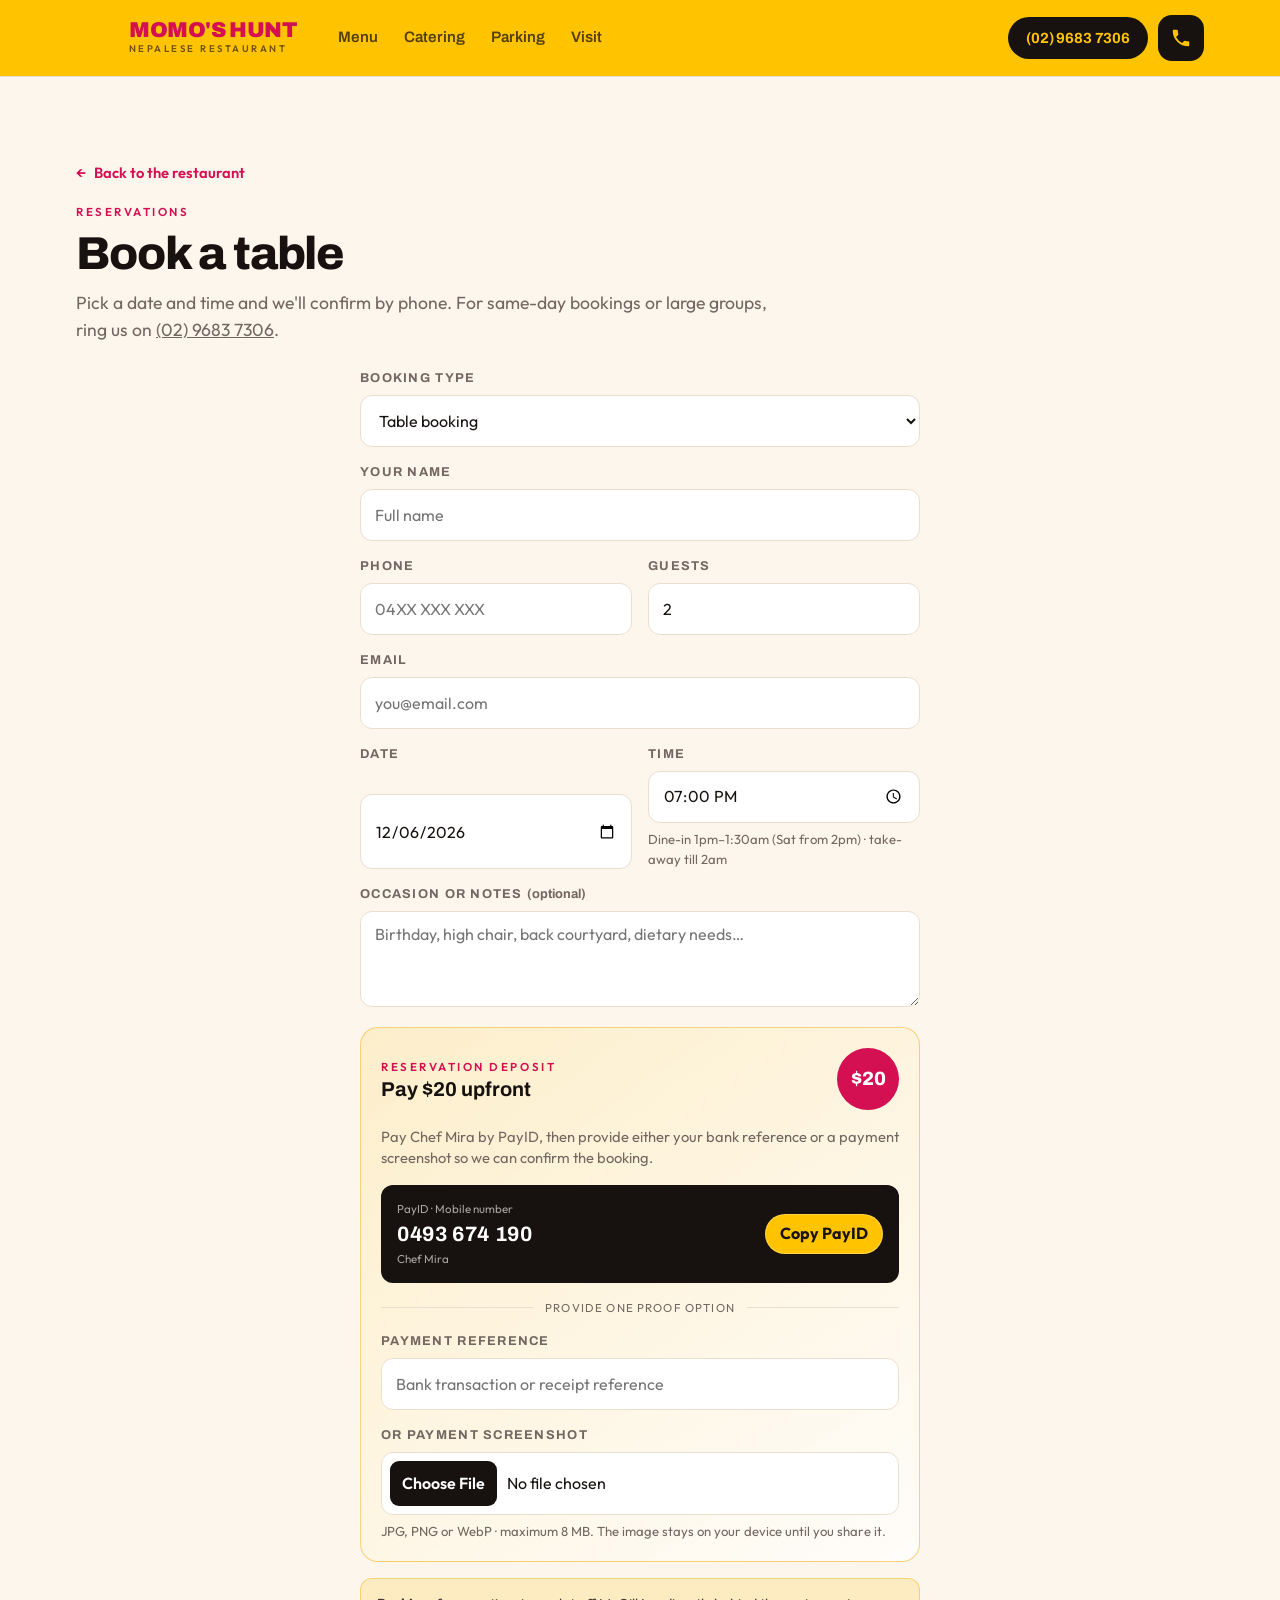
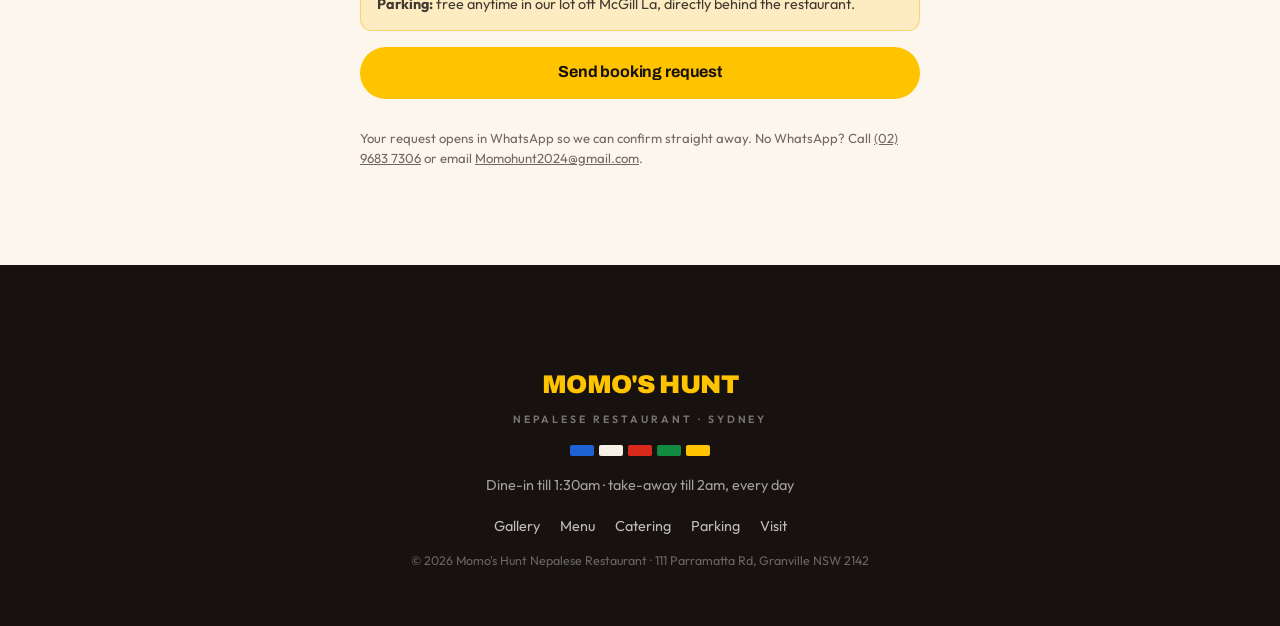
==== book.html @ b39ad653 "finished" ====
<!doctype html>
<html lang="en">
<head>
<meta charset="utf-8">
<meta name="viewport" content="width=device-width, initial-scale=1, viewport-fit=cover">
<title>Book a table | Momo's Hunt Granville</title>
<meta name="description" content="Reserve a table at Momo's Hunt, 111 Parramatta Rd Granville. Pick a date and time, and we'll confirm your booking.">
<meta name="theme-color" content="#FFC300">
<link rel="icon" href="assets/img/logo-mark.png">
<meta name="robots" content="index,follow">

<link rel="preconnect" href="https://fonts.googleapis.com">
<link rel="preconnect" href="https://fonts.gstatic.com" crossorigin>
<link href="https://fonts.googleapis.com/css2?family=Archivo:wght@500;600;700;800;900&family=Outfit:wght@300;400;500;600;700&family=Noto+Sans+Devanagari:wght@500;600;700&display=swap" rel="stylesheet">
<link rel="stylesheet" href="assets/css/styles.css">
</head>
<body>

<!-- ================= HEADER ================= -->
<header class="topbar" id="top">
  <div class="topbar__inner">
    <a class="brand" href="index.html">
      <span class="brand__mark" aria-hidden="true"></span>
      <span class="brand__text">
        <span class="brand__name">MOMO'S HUNT</span>
        <span class="brand__sub">Nepalese Restaurant</span>
      </span>
    </a>

    <nav class="nav" aria-label="Primary">
      <a href="index.html#menu">Menu</a>
      <a href="index.html#catering">Catering</a>
      <a href="index.html#parking">Parking</a>
      <a href="index.html#visit">Visit</a>
    </nav>

    <div class="topbar__actions">
      <a class="btn btn--ink btn--sm hide-below-lg" href="tel:+61296837306">(02) 9683 7306</a>
      <a class="iconbtn" href="tel:+61296837306" aria-label="Call Momo's Hunt">
        <svg viewBox="0 0 24 24" aria-hidden="true"><path d="M6.6 10.8a15.1 15.1 0 0 0 6.6 6.6l2.2-2.2a1 1 0 0 1 1-.24 11.4 11.4 0 0 0 3.6.58 1 1 0 0 1 1 1V20a1 1 0 0 1-1 1A17 17 0 0 1 3 4a1 1 0 0 1 1-1h3.5a1 1 0 0 1 1 1c0 1.25.2 2.46.57 3.6a1 1 0 0 1-.25 1z"/></svg>
      </a>
    </div>
  </div>
</header>

<main>

<section class="section section--cream">
  <div class="wrap">
    <a class="book__back" href="index.html"><span aria-hidden="true">&larr;</span> Back to the restaurant</a>

    <p class="kicker kicker--pink" id="booking-kicker">Reservations</p>
    <h1 class="sechead__title" id="booking-title">Book a table</h1>
    <p class="lede" id="booking-lede">Pick a date and time and we'll confirm by phone. For same-day bookings or large groups, ring us on <a href="tel:+61296837306">(02) 9683 7306</a>.</p>

    <div class="book">
      <form class="form" id="booking-form" novalidate>
        <div class="field">
          <label for="bk-type">Booking type</label>
          <select id="bk-type" name="bookingType" required>
            <option value="Table">Table booking</option>
            <option value="Function">Function or event</option>
          </select>
        </div>

        <div class="field">
          <label for="bk-name">Your name</label>
          <input type="text" id="bk-name" name="name" autocomplete="name" placeholder="Full name" required>
        </div>

        <div class="field field--row">
          <div class="field">
            <label for="bk-phone">Phone</label>
            <input type="tel" id="bk-phone" name="phone" autocomplete="tel" inputmode="tel" placeholder="04XX XXX XXX" required>
          </div>
          <div class="field">
            <label for="bk-guests">Guests</label>
            <input type="number" id="bk-guests" name="guests" min="1" max="60" step="1" value="2" required>
          </div>
        </div>

        <div class="field">
          <label for="bk-email">Email</label>
          <input type="email" id="bk-email" name="email" autocomplete="email" placeholder="you@email.com" required>
        </div>

        <div class="field field--row">
          <div class="field">
            <label for="bk-date">Date</label>
            <input type="date" id="bk-date" name="date" required>
          </div>
          <div class="field">
            <label for="bk-time">Time</label>
            <input type="time" id="bk-time" name="time" value="19:00" required>
            <span class="field__hint">Dine-in 1pm&ndash;1:30am (Sat from 2pm) · take-away till 2am</span>
          </div>
        </div>

        <div class="field">
          <label for="bk-notes">Occasion or notes <span style="text-transform:none;letter-spacing:0">(optional)</span></label>
          <textarea id="bk-notes" name="notes" placeholder="Birthday, high chair, back courtyard, dietary needs…"></textarea>
        </div>

        <section class="payment-proof" aria-labelledby="payment-title">
          <div class="payment-proof__head">
            <div>
              <p class="kicker kicker--pink">Reservation deposit</p>
              <h2 id="payment-title">Pay $20 upfront</h2>
            </div>
            <span class="payment-proof__amount">$20</span>
          </div>

          <p class="payment-proof__intro">Pay Chef Mira by PayID, then provide either your bank reference or a payment screenshot so we can confirm the booking.</p>

          <div class="payid">
            <span>
              <small>PayID · Mobile number</small>
              <strong id="payid-number">0493 674 190</strong>
              <small>Chef Mira</small>
            </span>
            <button class="payid__copy" id="copy-payid" type="button">Copy PayID</button>
          </div>

          <div class="payment-proof__or" aria-hidden="true"><span>Provide one proof option</span></div>

          <div class="field">
            <label for="bk-payment-reference">Payment reference</label>
            <input type="text" id="bk-payment-reference" name="paymentReference" maxlength="80" placeholder="Bank transaction or receipt reference">
          </div>

          <div class="field">
            <label for="bk-payment-screenshot">Or payment screenshot</label>
            <input class="field__file" type="file" id="bk-payment-screenshot" name="paymentScreenshot" accept="image/jpeg,image/png,image/webp" aria-describedby="payment-file-hint">
            <span class="field__hint" id="payment-file-hint">JPG, PNG or WebP · maximum 8 MB. The image stays on your device until you share it.</span>
          </div>

          <div class="payment-preview" id="payment-preview" hidden>
            <img id="payment-preview-image" src="" alt="Selected payment screenshot preview">
            <span id="payment-preview-name"></span>
            <button type="button" id="remove-payment-screenshot" aria-label="Remove selected payment screenshot">Remove</button>
          </div>
        </section>

        <p class="field__error" id="bk-error" hidden></p>

        <p class="book__note">
          <strong>Parking:</strong> free anytime in our lot off McGill La, directly behind the restaurant.
        </p>

        <button class="btn btn--yellow btn--block" type="submit" id="bk-send">Send booking request</button>

        <p class="field__hint">
          Your request opens in WhatsApp so we can confirm straight away. No WhatsApp?
          Call <a href="tel:+61296837306">(02) 9683 7306</a> or email
          <a href="mailto:Momohunt2024@gmail.com">Momohunt2024@gmail.com</a>.
        </p>
      </form>

      <div class="book__done" id="bk-done" hidden>
        <h3>Request sent 🎉</h3>
        <p id="bk-done-text">We'll confirm your table shortly. If WhatsApp didn't open, call us on (02) 9683 7306.</p>
        <button class="btn btn--ink btn--block book__share-proof" type="button" id="bk-share-proof" hidden>Share payment screenshot</button>
        <p class="field__hint" id="bk-proof-help" aria-live="polite"></p>
      </div>
    </div>
  </div>
</section>

</main>

<!-- ================= FOOTER ================= -->
<footer class="footer">
  <span class="footer__mark" aria-hidden="true"></span>
  <p class="footer__name">MOMO'S HUNT</p>
  <p class="footer__sub">Nepalese Restaurant · Sydney</p>
  <div class="footer__flags" aria-hidden="true"><i></i><i></i><i></i><i></i><i></i></div>
  <p class="footer__line">Dine-in till 1:30am · take-away till 2am, every day</p>
  <nav class="footer__nav" aria-label="Footer">
    <a href="index.html#gallery">Gallery</a><a href="index.html#menu">Menu</a><a href="index.html#catering">Catering</a><a href="index.html#parking">Parking</a><a href="index.html#visit">Visit</a>
  </nav>
  <p class="footer__copy">© <span id="year">2026</span> Momo's Hunt Nepalese Restaurant · 111 Parramatta Rd, Granville NSW 2142</p>
</footer>

<script>
/* =========================================================
   Booking form — collects the details, then hands the
   request to WhatsApp so the kitchen can confirm.
   ========================================================= */
const WHATSAPP_NUMBER = "61405140747";
const LANDLINE = "(02) 9683 7306";

const form   = document.getElementById("booking-form");
const errEl  = document.getElementById("bk-error");
const doneEl = document.getElementById("bk-done");
const dateEl = document.getElementById("bk-date");
const typeEl = document.getElementById("bk-type");
const paymentReferenceEl = document.getElementById("bk-payment-reference");
const paymentScreenshotEl = document.getElementById("bk-payment-screenshot");
const paymentPreviewEl = document.getElementById("payment-preview");
const paymentPreviewImage = document.getElementById("payment-preview-image");
const paymentPreviewName = document.getElementById("payment-preview-name");
const shareProofButton = document.getElementById("bk-share-proof");
const proofHelpEl = document.getElementById("bk-proof-help");
const PAYID = "0493674190";
const MAX_SCREENSHOT_BYTES = 8 * 1024 * 1024;
let paymentPreviewUrl = "";
let pendingPaymentScreenshot = null;

/* Function links use this same form with its purpose preselected. */
const requestedType = new URLSearchParams(window.location.search).get("type");
if (requestedType === "function") {
  typeEl.value = "Function";
  document.title = "Book a function | Momo's Hunt Granville";
  document.getElementById("booking-kicker").textContent = "Functions & events";
  document.getElementById("booking-title").textContent = "Book a function";
  document.getElementById("booking-lede").innerHTML =
    'Tell us your date, time and guest numbers and we\'ll confirm by phone. For urgent enquiries, ring us on <a href="tel:+61296837306">(02) 9683 7306</a>.';
}

document.getElementById("copy-payid").addEventListener("click", async (event) => {
  try {
    await navigator.clipboard.writeText(PAYID);
    event.currentTarget.textContent = "Copied";
  } catch (_) {
    const range = document.createRange();
    range.selectNodeContents(document.getElementById("payid-number"));
    const selection = window.getSelection();
    selection.removeAllRanges();
    selection.addRange(range);
    event.currentTarget.textContent = "Selected — copy";
  }
  window.setTimeout(() => { event.currentTarget.textContent = "Copy PayID"; }, 2200);
});

function clearPaymentScreenshot() {
  paymentScreenshotEl.value = "";
  pendingPaymentScreenshot = null;
  paymentPreviewEl.hidden = true;
  paymentPreviewImage.src = "";
  paymentPreviewName.textContent = "";
  if (paymentPreviewUrl) URL.revokeObjectURL(paymentPreviewUrl);
  paymentPreviewUrl = "";
}

paymentScreenshotEl.addEventListener("change", () => {
  const file = paymentScreenshotEl.files[0];
  if (!file) return clearPaymentScreenshot();
  if (!file.type.startsWith("image/") || file.size > MAX_SCREENSHOT_BYTES) {
    clearPaymentScreenshot();
    return fail("Please choose a JPG, PNG or WebP payment screenshot under 8 MB.", paymentScreenshotEl);
  }

  if (paymentPreviewUrl) URL.revokeObjectURL(paymentPreviewUrl);
  paymentPreviewUrl = URL.createObjectURL(file);
  paymentPreviewImage.src = paymentPreviewUrl;
  paymentPreviewName.textContent = file.name;
  paymentPreviewEl.hidden = false;
  errEl.hidden = true;
});

document.getElementById("remove-payment-screenshot").addEventListener("click", clearPaymentScreenshot);

shareProofButton.addEventListener("click", async () => {
  if (!pendingPaymentScreenshot) return;

  const shareData = {
    files: [pendingPaymentScreenshot],
    title: "Momo's Hunt payment confirmation",
    text: "My $20 reservation deposit payment screenshot for Momo's Hunt."
  };

  if (navigator.share && (!navigator.canShare || navigator.canShare(shareData))) {
    try {
      await navigator.share(shareData);
      proofHelpEl.textContent = "Choose WhatsApp and send this image to the Momo's Hunt conversation you just opened.";
      return;
    } catch (error) {
      if (error.name === "AbortError") return;
    }
  }

  proofHelpEl.textContent = "File sharing is not available in this browser. In the opened WhatsApp chat, tap the paperclip or + button and attach your selected screenshot.";
});

/* Today in Sydney, as YYYY-MM-DD — bookings can't be in the past. */
function sydneyToday() {
  const parts = new Intl.DateTimeFormat("en-CA", {
    timeZone: "Australia/Sydney",
    year: "numeric", month: "2-digit", day: "2-digit"
  }).formatToParts(new Date());
  const get = (t) => parts.find((p) => p.type === t).value;
  return `${get("year")}-${get("month")}-${get("day")}`;
}

const today = sydneyToday();
dateEl.min = today;
if (!dateEl.value) dateEl.value = today;

const prettyDate = (iso) => {
  const [y, m, d] = iso.split("-").map(Number);
  return new Date(y, m - 1, d).toLocaleDateString("en-AU", {
    weekday: "long", day: "numeric", month: "long", year: "numeric"
  });
};

const prettyTime = (hhmm) => {
  const [h, m] = hhmm.split(":").map(Number);
  const suffix = h >= 12 ? "pm" : "am";
  const hour12 = h % 12 === 0 ? 12 : h % 12;
  return m === 0 ? `${hour12}${suffix}` : `${hour12}:${String(m).padStart(2, "0")}${suffix}`;
};

function fail(message, field) {
  errEl.textContent = message;
  errEl.hidden = false;
  if (field) field.focus();
}

form.addEventListener("submit", (e) => {
  e.preventDefault();
  errEl.hidden = true;

  const nameEl   = document.getElementById("bk-name");
  const phoneEl  = document.getElementById("bk-phone");
  const emailEl  = document.getElementById("bk-email");
  const timeEl   = document.getElementById("bk-time");
  const guestsEl = document.getElementById("bk-guests");

  const data = Object.fromEntries(new FormData(form).entries());
  const name = data.name.trim();
  const phone = data.phone.trim();
  const email = data.email.trim();
  const guests = parseInt(data.guests, 10);
  const bookingType = data.bookingType === "Function" ? "Function" : "Table";
  const paymentReference = data.paymentReference.trim();
  const paymentScreenshot = paymentScreenshotEl.files[0];

  if (!name) return fail("Please tell us your name.", nameEl);
  if (phone.replace(/\D/g, "").length < 8) return fail("Please enter a phone number we can reach you on.", phoneEl);
  if (!/^[^\s@]+@[^\s@]+\.[^\s@]+$/.test(email)) return fail("Please enter a valid email address.", emailEl);
  if (!data.date) return fail("Please choose a date.", dateEl);
  if (data.date < today) return fail("Please choose today or a later date.", dateEl);
  if (!data.time) return fail("Please choose a time.", timeEl);
  if (!guests || guests < 1) return fail("How many guests are coming?", guestsEl);
  if (!paymentReference && !paymentScreenshot) {
    return fail("Please enter your payment reference or select a payment screenshot.", paymentReferenceEl);
  }

  const lines = [
    `${bookingType} booking request — Momo's Hunt`,
    "",
    `Name: ${name}`,
    `Phone: ${phone}`,
    `Email: ${email}`,
    `Date: ${prettyDate(data.date)}`,
    `Time: ${prettyTime(data.time)}`,
    `Guests: ${guests}`,
    "",
    "Deposit paid: $20",
    `PayID: ${PAYID}`
  ];
  if (data.notes.trim()) lines.push(`Notes: ${data.notes.trim()}`);
  if (paymentReference) lines.push(`Payment reference: ${paymentReference}`);
  if (paymentScreenshot) lines.push(`Payment screenshot selected: ${paymentScreenshot.name} — I will attach it in this chat.`);

  const url = `https://wa.me/${WHATSAPP_NUMBER}?text=${encodeURIComponent(lines.join("\n"))}`;
  window.open(url, "_blank", "noopener");

  document.getElementById("bk-done-text").textContent =
    `Thanks ${name} — we'll confirm your ${bookingType.toLowerCase()} booking for ${guests} ${guests === 1 ? "guest" : "guests"} on ` +
    `${prettyDate(data.date)} at ${prettyTime(data.time)}. If WhatsApp didn't open, call us on ${LANDLINE}.`;
  pendingPaymentScreenshot = paymentScreenshot || null;
  shareProofButton.hidden = !pendingPaymentScreenshot;
  proofHelpEl.textContent = pendingPaymentScreenshot
    ? "WhatsApp has opened with your booking details. Tap below to share the selected payment screenshot, or attach it manually in that chat."
    : "Your payment reference is included in the WhatsApp confirmation message.";
  doneEl.hidden = false;
  doneEl.scrollIntoView({ behavior: "smooth", block: "center" });
});

document.getElementById("year").textContent = new Date().getFullYear();
</script>
</body>
</html>
---- assets/css/styles.css ----
/* =========================================================
   Momo's Hunt — Nepalese Restaurant, Granville
   Mobile-first, scales up to a wide desktop layout.
   ========================================================= */

:root{
  --yellow:#FFC300;
  --yellow-deep:#F2A900;
  --pink:#D40F52;
  --pink-soft:#E8306B;
  --ink:#171210;
  --ink-2:#241A15;
  --ink-3:#3A2C24;
  --cream:#FDF6EC;
  --paper:#FFFFFF;
  --muted:#736761;
  --line:#EADFCF;

  --shadow-sm:0 2px 10px rgba(23,18,16,.06);
  --shadow-md:0 12px 30px rgba(23,18,16,.10);
  --shadow-lg:0 24px 60px rgba(23,18,16,.20);

  --r-sm:12px;
  --r-md:18px;
  --r-lg:26px;
  --r-pill:999px;

  --wrap:1200px;
  --gut:20px;
  --header-h:64px;

  --font-head:"Archivo","Helvetica Neue",Arial,sans-serif;
  --font-body:"Outfit","Segoe UI",system-ui,-apple-system,sans-serif;
  --font-np:"Noto Sans Devanagari","Outfit",sans-serif;
}

*,*::before,*::after{box-sizing:border-box}

html{
  -webkit-text-size-adjust:100%;
  scroll-behavior:smooth;
  scroll-padding-top:calc(var(--header-h) + 12px);
}

body{
  margin:0;
  background:var(--cream);
  color:var(--ink);
  font-family:var(--font-body);
  font-size:16px;
  line-height:1.55;
  -webkit-font-smoothing:antialiased;
  overflow-x:hidden;
}

img{max-width:100%;display:block}
a{color:inherit}
button{font:inherit;color:inherit}

:focus-visible{
  outline:3px solid var(--pink);
  outline-offset:2px;
  border-radius:6px;
}

.skip-link{
  position:fixed;top:-100px;left:12px;z-index:200;
  background:var(--ink);color:#fff;padding:10px 16px;border-radius:var(--r-pill);
  text-decoration:none;font-weight:600;
}
.skip-link:focus{top:12px}

.wrap{
  width:100%;
  max-width:var(--wrap);
  margin-inline:auto;
  padding-inline:var(--gut);
}

/* ---------- Type ---------- */

.kicker{
  margin:0 0 10px;
  font-family:var(--font-body);
  font-size:.72rem;
  font-weight:600;
  letter-spacing:.22em;
  text-transform:uppercase;
}
.kicker--pink{color:var(--pink)}
.kicker--yellow{color:var(--yellow)}
.kicker--ink{color:var(--ink);opacity:.72}
.kicker--np{
  font-family:var(--font-np);
  font-size:.95rem;
  letter-spacing:.04em;
  text-transform:none;
  color:var(--yellow);
}
.kicker--np.kicker--ink{color:var(--ink);opacity:.7}

.sechead__title{
  margin:0;
  font-family:var(--font-head);
  font-weight:800;
  font-size:clamp(2rem,7vw,2.6rem);
  line-height:1.02;
  letter-spacing:-.025em;
}
.sechead__title--light{color:var(--paper)}

.lede{
  margin:.7rem 0 0;
  max-width:60ch;
  color:var(--muted);
  font-size:1.02rem;
}
.lede--light{color:rgba(255,255,255,.74)}
.lede--ink{color:rgba(23,18,16,.78)}

.price{
  margin:.35rem 0 0;
  color:var(--pink);
  font-weight:700;
  font-size:1.05rem;
  letter-spacing:-.01em;
}

.link-arrow{
  color:var(--pink);
  font-weight:600;
  text-decoration:none;
  white-space:nowrap;
}
.link-arrow:hover{text-decoration:underline}

/* ---------- Buttons ---------- */

.btn{
  --btn-bg:var(--yellow);
  --btn-fg:var(--ink);
  display:inline-flex;
  align-items:center;
  justify-content:center;
  gap:10px;
  min-height:52px;
  padding:0 24px;
  border:0;
  border-radius:var(--r-pill);
  background:var(--btn-bg);
  color:var(--btn-fg);
  font-family:var(--font-head);
  font-weight:700;
  font-size:1rem;
  letter-spacing:-.01em;
  text-decoration:none;
  cursor:pointer;
  transition:transform .16s ease, box-shadow .16s ease, background .16s ease, opacity .16s ease;
}
.btn:hover{transform:translateY(-2px);box-shadow:var(--shadow-md)}
.btn:active{transform:translateY(0)}
.btn--block{width:100%}
.btn--sm{min-height:42px;padding:0 18px;font-size:.92rem}

.btn--yellow{--btn-bg:var(--yellow);--btn-fg:var(--ink)}
.btn--yellow:hover{--btn-bg:#FFD23F}
.btn--ink{--btn-bg:var(--ink);--btn-fg:var(--yellow)}
.btn--ink:hover{--btn-bg:#2C201A}
.btn--doordash{--btn-bg:#EF3E42;--btn-fg:#fff}
.btn--doordash:hover{--btn-bg:#FF5257}
.btn--uber{--btn-bg:#06C167;--btn-fg:#06231A}
.btn--uber:hover{--btn-bg:#12D877}
.btn--yumbo{--btn-bg:#FF7A00;--btn-fg:#fff}
.btn--yumbo:hover{--btn-bg:#FF922E}
.btn--ghost{
  --btn-bg:transparent;--btn-fg:#fff;
  border:1.5px solid rgba(255,255,255,.4);
  backdrop-filter:blur(6px);
}
.btn--ghost:hover{--btn-bg:rgba(255,255,255,.12)}

.btn__logo{display:inline-flex;width:20px;height:20px;flex:0 0 20px}
.btn__logo svg{width:100%;height:100%;fill:currentColor}
.btn__monogram{
  display:grid;place-items:center;width:24px;height:24px;flex:0 0 24px;
  border-radius:50%;background:#fff;color:#C94F00;
  font-size:.62rem;font-weight:900;letter-spacing:-.03em;
}

.iconbtn{
  display:inline-flex;
  align-items:center;justify-content:center;
  width:46px;height:46px;flex:0 0 46px;
  border-radius:14px;
  background:var(--ink);
  color:var(--yellow);
  text-decoration:none;
  transition:transform .16s ease,background .16s ease;
}
.iconbtn:hover{transform:translateY(-2px);background:#2C201A}
.iconbtn svg{width:22px;height:22px;fill:currentColor}
.iconbtn--dark{background:#2A201B;color:var(--yellow)}

/* ---------- Header ---------- */

.topbar{
  position:sticky;top:0;z-index:60;
  background:var(--yellow);
  box-shadow:0 1px 0 rgba(23,18,16,.10);
}
.topbar__inner{
  position:relative;
  width:100%;max-width:var(--wrap);
  margin-inline:auto;
  padding:9px var(--gut);
  min-height:var(--header-h);
  display:flex;align-items:center;gap:16px;
}

.brand{display:flex;align-items:center;gap:11px;text-decoration:none;min-width:0}
.brand__mark{
  width:36px;height:36px;flex:0 0 36px;
  background:var(--pink);
  -webkit-mask:url("../img/logo-mark.png") center/contain no-repeat;
  mask:url("../img/logo-mark.png") center/contain no-repeat;
}
.brand__text{display:flex;flex-direction:column;min-width:0}
.brand__name{
  font-family:var(--font-head);
  font-weight:900;
  font-size:1.16rem;
  line-height:1;
  letter-spacing:-.02em;
  color:var(--pink);
  white-space:nowrap;
}
.brand__sub{
  font-size:.6rem;
  font-weight:600;
  letter-spacing:.26em;
  text-transform:uppercase;
  color:rgba(23,18,16,.62);
  white-space:nowrap;
}

.nav{
  display:none;
  position:absolute;top:calc(100% + 8px);left:var(--gut);right:var(--gut);
  padding:10px;
  border-radius:18px;
  background:var(--ink);
  box-shadow:var(--shadow-lg);
}
.nav.is-open{display:grid}
.nav a{
  padding:12px 14px;
  border-radius:10px;
  color:#fff;
  font-family:var(--font-head);
  font-weight:650;
  text-decoration:none;
}
.nav a:hover,.nav a.is-current{background:rgba(255,195,0,.14);color:var(--yellow)}
.nav-toggle{
  display:grid;place-content:center;gap:4px;
  width:46px;height:46px;padding:0;
  border:0;border-radius:14px;
  background:var(--ink);color:var(--yellow);
  cursor:pointer;
}
.nav-toggle span{
  display:block;width:20px;height:2px;
  border-radius:2px;background:currentColor;
  transition:transform .2s ease,opacity .2s ease;
}
.nav-toggle[aria-expanded="true"] span:nth-child(1){transform:translateY(6px) rotate(45deg)}
.nav-toggle[aria-expanded="true"] span:nth-child(2){opacity:0}
.nav-toggle[aria-expanded="true"] span:nth-child(3){transform:translateY(-6px) rotate(-45deg)}
.topbar__actions{margin-left:auto;display:flex;align-items:center;gap:10px}
.hide-below-lg{display:none}

/* ---------- Hero ---------- */

.hero{position:relative;background:var(--ink);isolation:isolate}

.flagstrip{
  position:absolute;inset:0 0 auto;
  height:30px;z-index:3;pointer-events:none;
  background-image:url("data:image/svg+xml,%3Csvg xmlns='http://www.w3.org/2000/svg' viewBox='0 0 100 20'%3E%3Cpath d='M0 0h20v11l-10 9L0 11Z' fill='%231E63D6'/%3E%3Cpath d='M20 0h20v11l-10 9-10-9Z' fill='%23F6F1E6'/%3E%3Cpath d='M40 0h20v11l-10 9-10-9Z' fill='%23D9291C'/%3E%3Cpath d='M60 0h20v11l-10 9-10-9Z' fill='%23128A3F'/%3E%3Cpath d='M80 0h20v11l-10 9-10-9Z' fill='%23FFC300'/%3E%3C/svg%3E");
  background-repeat:repeat-x;
  background-size:180px 30px;
  filter:drop-shadow(0 3px 6px rgba(0,0,0,.4));
}

.hero__bg{position:absolute;inset:0;z-index:0}
.hero__bg img{width:100%;height:100%;object-fit:cover;object-position:52% 46%}

.hero__scrim{
  position:absolute;inset:0;z-index:1;
  background:
    linear-gradient(180deg,rgba(23,18,16,.60) 0%,rgba(23,18,16,.20) 26%,rgba(23,18,16,.72) 66%,var(--ink) 100%);
}

.hero__inner{
  position:relative;z-index:2;
  width:100%;max-width:var(--wrap);
  margin-inline:auto;
  /* bottom padding clears the fixed order bar */
  padding:clamp(72px,22vw,120px) var(--gut) calc(104px + env(safe-area-inset-bottom));
  min-height:min(88svh,780px);
  display:flex;align-items:flex-end;
}
.hero__copy{width:100%;color:#fff}

.status{
  display:inline-flex;align-items:center;gap:9px;
  margin:0 0 18px;
  padding:8px 15px 8px 12px;
  border-radius:var(--r-pill);
  background:rgba(20,16,14,.55);
  border:1px solid rgba(255,255,255,.16);
  backdrop-filter:blur(10px);
  font-size:.86rem;font-weight:500;
  color:#fff;
}
.status__dot{
  width:9px;height:9px;border-radius:50%;
  background:#9BA29E;
  box-shadow:0 0 0 0 rgba(58,214,124,.6);
}
.status.is-open .status__dot{background:#3AD67C;animation:pulse 2.4s infinite}
.status.is-closed .status__dot{background:#FF6B6B}
@keyframes pulse{
  0%{box-shadow:0 0 0 0 rgba(58,214,124,.55)}
  70%{box-shadow:0 0 0 9px rgba(58,214,124,0)}
  100%{box-shadow:0 0 0 0 rgba(58,214,124,0)}
}

.hero__title{
  margin:0 0 16px;
  font-family:var(--font-head);
  font-weight:800;
  font-size:clamp(2.7rem,12.5vw,4rem);
  line-height:.96;
  letter-spacing:-.035em;
  text-wrap:balance;
  text-shadow:0 3px 24px rgba(0,0,0,.35);
}
.hero__title em{color:var(--yellow);font-style:normal}

.hero__lede{
  margin:0 0 26px;
  max-width:46ch;
  color:rgba(255,255,255,.86);
  font-size:1.04rem;
}

.hero__cta{display:flex;flex-direction:column;gap:14px}
.hero__cta-row{display:grid;grid-template-columns:1fr;gap:12px}
.hero__cta-row .btn{padding:0 12px}

.delivery{
  padding:14px;
  border-radius:var(--r-md);
  background:rgba(255,255,255,.07);
  border:1px solid rgba(255,255,255,.14);
  backdrop-filter:blur(8px);
}
.delivery__label{
  margin:0 0 10px;
  font-size:.66rem;font-weight:600;
  letter-spacing:.22em;text-transform:uppercase;
  color:rgba(255,255,255,.6);
}
.delivery__row{display:grid;gap:10px}
.delivery__row .btn{width:100%;font-size:.95rem;padding:0 14px}
.btn[data-order].is-pending{opacity:.82}

.hero__meta{
  display:flex;flex-wrap:wrap;gap:8px 22px;
  margin:26px 0 0;padding:0;list-style:none;
  color:rgba(255,255,255,.6);
  font-size:.84rem;
}
.hero__meta li{position:relative}
.hero__meta li+li::before{
  content:"·";position:absolute;left:-13px;color:rgba(255,255,255,.35);
}

/* ---------- Sections ---------- */

.section{padding:56px 0}
.section--tight{padding-top:0}
.section--cream{background:var(--cream)}
.section--ink{background:var(--ink);color:#fff;padding-bottom:44px}
.section--yellow{background:var(--yellow)}

.sechead{
  display:flex;align-items:flex-end;justify-content:space-between;
  flex-wrap:wrap;gap:10px 16px;margin-bottom:22px;
}

/* line break that only applies once there is room for it */
.br-lg{display:none}

/* ---------- Famous eight ---------- */

.picks{
  display:grid;
  grid-template-columns:repeat(2,1fr);
  gap:14px;
  margin:0;padding:0;list-style:none;
}
.pick{
  background:var(--paper);
  border-radius:var(--r-md);
  overflow:hidden;
  box-shadow:var(--shadow-sm);
  display:flex;flex-direction:column;
  transition:transform .2s ease,box-shadow .2s ease;
}
.pick:hover{transform:translateY(-4px);box-shadow:var(--shadow-md)}
.pick__media{position:relative;aspect-ratio:4/3;background:var(--yellow)}
.pick__media img{width:100%;height:100%;object-fit:cover}
.pick__body{padding:14px 15px 17px;flex:1}
.pick__body h3{
  margin:0 0 4px;
  font-family:var(--font-head);
  font-weight:700;font-size:1.05rem;letter-spacing:-.02em;
}
.pick__body p{margin:0;color:var(--muted);font-size:.87rem;line-height:1.4}

.tag{
  position:absolute;top:10px;left:10px;z-index:2;
  padding:6px 12px;
  border-radius:var(--r-pill);
  background:var(--pink);color:#fff;
  font-size:.64rem;font-weight:700;
  letter-spacing:.13em;text-transform:uppercase;
}

/* ---------- Menu ---------- */

.menu-book-launch{
  width:100%;margin-top:26px;padding:0;
  display:grid;grid-template-columns:112px 1fr;align-items:stretch;
  overflow:hidden;
  border:1px solid var(--line);border-radius:var(--r-lg);
  background:var(--paper);color:var(--ink);text-align:left;
  box-shadow:var(--shadow-sm);cursor:pointer;
  transition:transform .2s ease,box-shadow .2s ease,border-color .2s ease;
}
.menu-book-launch:hover{transform:translateY(-3px);box-shadow:var(--shadow-md);border-color:rgba(212,15,82,.28)}
.menu-book-launch__preview{
  position:relative;min-height:158px;overflow:hidden;
  background:#efe8c9;
}
.menu-book-launch__preview::after{
  content:"";position:absolute;inset:0;
  box-shadow:inset -14px 0 20px rgba(23,18,16,.18);
  pointer-events:none;
}
.menu-book-launch__preview img{width:100%;height:100%;object-fit:cover}
.menu-book-launch__copy{display:flex;flex-direction:column;justify-content:center;padding:20px}
.menu-book-launch__copy .kicker{margin-bottom:6px}
.menu-book-launch__copy strong{
  font-family:var(--font-head);font-size:1.25rem;line-height:1.1;
}
.menu-book-launch__copy > span:not(.kicker):not(.menu-book-launch__action){
  margin-top:7px;color:var(--muted);font-size:.88rem;line-height:1.4;
}
.menu-book-launch__action{margin-top:12px;color:var(--pink);font-weight:700}

/* The bar is what sticks; its cream backdrop hides items scrolling beneath. */
.tabsbar{
  position:sticky;
  top:var(--header-h);
  z-index:20;
  margin-inline:calc(var(--gut) * -1);
  padding:14px var(--gut) 10px;
  background:var(--cream);
}

.tabs{
  display:flex;gap:8px;
  padding:6px;
  background:var(--ink);
  border-radius:var(--r-pill);
  overflow-x:auto;
  scrollbar-width:none;
  box-shadow:var(--shadow-md);
}
.tabs::-webkit-scrollbar{display:none}
.tab{
  flex:0 0 auto;
  padding:10px 17px;
  border:0;border-radius:var(--r-pill);
  background:transparent;color:rgba(255,255,255,.66);
  font-weight:600;font-size:.9rem;
  white-space:nowrap;cursor:pointer;
  transition:background .16s ease,color .16s ease;
}
.tab:hover{color:#fff}
.tab.is-active{background:var(--yellow);color:var(--ink)}

.menu{margin-top:14px}
.menu__cat{
  margin:26px 0 4px;
  font-family:var(--font-head);
  font-weight:700;font-size:.78rem;
  letter-spacing:.2em;text-transform:uppercase;
  color:var(--pink);
}
.menu__cat:first-child{margin-top:8px}

.mitem{
  display:flex;align-items:center;gap:14px;
  padding:16px 2px;
  border-bottom:1px solid var(--line);
}
.mitem__body{flex:1;min-width:0}
.mitem__body h4{
  margin:0 0 2px;
  display:flex;align-items:center;gap:8px;flex-wrap:wrap;
  font-family:var(--font-head);
  font-weight:700;font-size:1.02rem;letter-spacing:-.015em;
}
.mitem__body p{margin:0;color:var(--muted);font-size:.88rem}
.mitem .price{font-size:1rem}
.mitem.is-added{animation:flash .5s ease}
@keyframes flash{0%{background:rgba(255,195,0,.35)}100%{background:transparent}}

.chip{
  padding:3px 9px;
  border-radius:var(--r-pill);
  background:rgba(212,15,82,.10);
  color:var(--pink);
  font-family:var(--font-body);
  font-size:.62rem;font-weight:700;
  letter-spacing:.1em;text-transform:uppercase;
}

.add{
  flex:0 0 52px;
  width:52px;height:52px;
  border:0;border-radius:16px;
  background:var(--yellow);
  font-size:1.6rem;font-weight:400;line-height:1;
  color:var(--ink);
  cursor:pointer;
  transition:transform .14s ease,background .14s ease;
}
.add:hover{background:#FFD23F;transform:scale(1.06)}
.add:active{transform:scale(.94)}

.menu__note{
  margin:26px 0 0;
  color:var(--muted);
  font-size:.85rem;
}

/* ---------- Gallery: photo rail ---------- */

#gallery .wrap,
#food .wrap{margin-bottom:26px}
.gallery__inner{display:block}

.rail{position:relative}

/* Horizontal strip. Vertical padding leaves room for a hovered card to pop
   without the scroller clipping it. */
.rail__track{
  display:flex;gap:14px;
  margin:0;padding:30px var(--gut) 34px;
  list-style:none;
  overflow-x:auto;
  scroll-snap-type:x proximity;
  scroll-behavior:smooth;
  scrollbar-width:none;
  -webkit-overflow-scrolling:touch;
}
.rail__track::-webkit-scrollbar{display:none}

.shot{position:relative;flex:0 0 auto;scroll-snap-align:center}
.shot:hover,.shot:focus-within{z-index:3}

.shot__card{
  position:relative;display:block;
  width:min(74vw,268px);aspect-ratio:4/5;
  padding:0;border:0;
  border-radius:var(--r-md);
  overflow:hidden;
  background:rgba(255,255,255,.07);
  color:#fff;text-align:left;
  cursor:zoom-in;
  box-shadow:0 12px 28px rgba(0,0,0,.34);
  transition:transform .32s cubic-bezier(.2,.8,.25,1), box-shadow .32s ease;
}
.shot__photo{
  width:100%;height:100%;
  display:block;object-fit:cover;
  transition:transform .55s cubic-bezier(.2,.8,.25,1);
}

.shot__caption{
  position:absolute;inset:auto 0 0;
  padding:56px 16px 16px;
  font-family:var(--font-head);font-weight:700;
  font-size:.95rem;line-height:1.25;
  background:linear-gradient(to top,rgba(10,7,6,.9),rgba(10,7,6,.55) 46%,rgba(10,7,6,0));
  opacity:0;transform:translateY(10px);
  transition:opacity .3s ease, transform .3s cubic-bezier(.2,.8,.25,1);
}

.shot__caption strong{
  display:block;
  margin-bottom:2px;
  font-size:1.05rem;
  color:var(--yellow);
}
.shot__caption strong + *,
.shot__caption strong ~ br{font-weight:600}

.shot__zoom{
  position:absolute;top:12px;right:12px;
  display:grid;place-items:center;
  width:34px;height:34px;
  border-radius:50%;
  background:rgba(12,9,8,.62);
  backdrop-filter:blur(6px);
  opacity:0;transform:scale(.8);
  transition:opacity .25s ease, transform .25s cubic-bezier(.2,.8,.25,1);
}
.shot__zoom svg{
  width:15px;height:15px;
  fill:none;stroke:#fff;stroke-width:2.4;
  stroke-linecap:round;stroke-linejoin:round;
}

/* the pop */
.shot__card:hover,
.shot__card:focus-visible{
  transform:translateY(-12px) scale(1.06);
  box-shadow:0 30px 60px rgba(0,0,0,.52);
  outline:none;
}
.shot__card:focus-visible{box-shadow:0 0 0 3px var(--yellow), 0 30px 60px rgba(0,0,0,.52)}
.shot__card:hover .shot__photo,
.shot__card:focus-visible .shot__photo{transform:scale(1.09)}
.shot__card:hover .shot__caption,
.shot__card:focus-visible .shot__caption,
.shot__card:hover .shot__zoom,
.shot__card:focus-visible .shot__zoom{opacity:1;transform:none}
.shot__card:active{transform:translateY(-6px) scale(1.02)}

/* touch screens have no hover, so the caption just stays on */
@media (hover:none){
  .shot__caption{opacity:1;transform:none}
}

.rail__nav{
  position:absolute;top:50%;z-index:4;
  display:none;place-items:center;
  width:46px;height:46px;
  transform:translateY(-50%);
  border:0;border-radius:50%;
  background:rgba(255,255,255,.92);
  color:var(--ink);
  cursor:pointer;
  box-shadow:var(--shadow-md);
  transition:transform .16s ease, background .16s ease, opacity .2s ease;
}
.rail__nav:hover{background:var(--yellow);transform:translateY(-50%) scale(1.08)}
.rail__nav[disabled]{opacity:0;pointer-events:none}
.rail__nav--prev{left:calc(var(--gut) - 22px)}
.rail__nav--next{right:calc(var(--gut) - 22px)}
.rail__nav svg{
  width:22px;height:22px;
  fill:none;stroke:currentColor;stroke-width:2.4;
  stroke-linecap:round;stroke-linejoin:round;
}

.rail__hint{
  margin:6px 0 0;
  text-align:center;
  font-size:.8rem;
  color:rgba(255,255,255,.4);
}

/* ---------- Catering ---------- */

.catering{display:grid;gap:28px}
.catering__actions{display:flex;flex-wrap:wrap;gap:10px;margin-top:20px}
.catering__actions .btn{margin:0}
.btn--outline-ink{
  --btn-bg:transparent;--btn-fg:var(--ink);
  border:1.5px solid rgba(23,18,16,.45);
}
.btn--outline-ink:hover{--btn-bg:rgba(23,18,16,.08)}

.trays{
  display:grid;gap:10px;
  margin:0;padding:0;list-style:none;
}
.trays li{
  display:flex;flex-direction:column;gap:2px;
  padding:15px 18px;
  border-radius:var(--r-sm);
  background:rgba(23,18,16,.07);
  border:1px solid rgba(23,18,16,.09);
}
.trays strong{font-family:var(--font-head);font-weight:700;font-size:1rem}
.trays span{font-size:.85rem;color:rgba(23,18,16,.66)}

/* ---------- Social ---------- */

.social{display:grid;gap:24px}

.social__links{display:grid;gap:12px}

.social__link{
  display:flex;align-items:center;gap:14px;
  padding:14px 18px;
  border-radius:var(--r-md);
  background:var(--ink);
  color:#fff;
  text-decoration:none;
  box-shadow:var(--shadow-sm);
  transition:transform .18s ease, box-shadow .18s ease, background .18s ease;
}
.social__link:hover,
.social__link:focus-visible{
  transform:translateY(-3px);
  background:var(--ink-2);
  box-shadow:var(--shadow-md);
  outline:none;
}
.social__link:focus-visible{box-shadow:0 0 0 3px var(--ink), 0 0 0 6px rgba(255,255,255,.6)}

.social__icon{
  display:grid;place-items:center;
  width:46px;height:46px;flex:0 0 46px;
  border-radius:14px;
  color:#fff;
}
.social__icon svg{width:24px;height:24px}
/* the platforms' own colours, so the icons read at a glance */
.social__link--ig .social__icon{
  background:linear-gradient(135deg,#FEDA75 0%,#FA7E1E 28%,#D62976 60%,#962FBF 82%,#4F5BD5 100%);
}
.social__link--tt .social__icon{background:#000;color:#25F4EE}
.social__link--tt .social__icon svg{fill:currentColor}

.social__text{display:flex;flex-direction:column;line-height:1.25;min-width:0}
.social__text strong{font-family:var(--font-head);font-weight:700;font-size:1.04rem}
.social__text span{font-size:.86rem;color:rgba(255,255,255,.6)}

.social__go{
  margin-left:auto;
  font-size:1.1rem;
  color:var(--yellow);
  transition:transform .18s ease;
}
.social__link:hover .social__go{transform:translateX(4px)}

/* ---------- Parking ---------- */

.parking{
  position:relative;
  display:grid;gap:18px;
  padding:26px 22px 24px;
  border-radius:var(--r-lg);
  background:linear-gradient(135deg,var(--yellow) 0%,var(--yellow-deep) 100%);
  color:var(--ink);
  box-shadow:var(--shadow-md);
  overflow:hidden;
}
/* soft yellow glow so the panel reads as a highlight, not a flat block */
.parking::after{
  content:"";
  position:absolute;right:-70px;top:-70px;
  width:230px;height:230px;border-radius:50%;
  background:rgba(255,255,255,.28);
  pointer-events:none;
}

.parking__badge{
  position:relative;z-index:1;
  display:grid;place-items:center;
  width:52px;height:52px;
  border-radius:50%;
  background:var(--ink);color:var(--yellow);
  font-family:var(--font-head);font-weight:800;font-size:1.5rem;
  box-shadow:var(--shadow-sm);
}

.parking__body{position:relative;z-index:1}

.parking__title{
  margin:0 0 16px;
  font-family:var(--font-head);
  font-weight:800;
  font-size:clamp(1.7rem,6vw,2.3rem);
  line-height:1.04;letter-spacing:-.025em;
}

.parking__rules{
  display:grid;gap:12px;
  margin:0 0 20px;padding:0;list-style:none;
}
.parking__rules li{
  display:flex;flex-direction:column;gap:3px;
  padding:14px 16px;
  border-radius:var(--r-sm);
  background:rgba(255,255,255,.55);
  border:1px solid rgba(23,18,16,.10);
}
.parking__rules strong{
  font-family:var(--font-head);
  font-weight:700;font-size:.78rem;
  letter-spacing:.16em;text-transform:uppercase;
  color:var(--pink);
}
.parking__rules span{font-size:.95rem;color:rgba(23,18,16,.82)}

.parking__cta{display:flex;flex-wrap:wrap;gap:10px}
.btn--ghost-ink{
  --btn-bg:transparent;--btn-fg:var(--ink);
  border:1.5px solid rgba(23,18,16,.35);
}
.btn--ghost-ink:hover{--btn-bg:rgba(23,18,16,.08)}

/* ---------- Booking form ---------- */

.book{max-width:560px;margin:26px auto 0}
.form{display:grid;gap:16px}
.field{display:grid;gap:6px}
.field--row{grid-template-columns:1fr 1fr;gap:14px}
.field label,.field legend{
  font-family:var(--font-head);
  font-weight:700;font-size:.8rem;
  letter-spacing:.1em;text-transform:uppercase;
  color:var(--muted);
}
.field input,.field select,.field textarea{
  width:100%;
  min-height:52px;
  padding:12px 14px;
  border:1.5px solid var(--line);
  border-radius:var(--r-sm);
  background:var(--paper);
  color:var(--ink);
  font-family:var(--font-body);font-size:1rem;
}
.field textarea{min-height:96px;resize:vertical}
.field input:focus,.field select:focus,.field textarea:focus{
  outline:none;
  border-color:var(--yellow-deep);
  box-shadow:0 0 0 3px rgba(255,195,0,.32);
}
.field__hint{font-size:.82rem;color:var(--muted)}
.field__error{font-size:.82rem;color:var(--pink);font-weight:600}
.field input:invalid:not(:placeholder-shown){border-color:var(--pink)}

.payment-proof{
  display:grid;gap:16px;
  margin-top:4px;padding:20px;
  border:1.5px solid rgba(242,169,0,.48);border-radius:var(--r-md);
  background:linear-gradient(145deg,rgba(255,195,0,.14),rgba(255,255,255,.72));
}
.payment-proof__head{display:flex;align-items:center;justify-content:space-between;gap:18px}
.payment-proof__head .kicker{margin-bottom:3px}
.payment-proof__head h2{margin:0;font-family:var(--font-head);font-size:1.25rem;line-height:1.1}
.payment-proof__amount{
  display:grid;place-items:center;flex:0 0 62px;width:62px;height:62px;
  border-radius:50%;background:var(--pink);color:#fff;
  font-family:var(--font-head);font-weight:800;font-size:1.2rem;
}
.payment-proof__intro{margin:0;color:var(--muted);font-size:.92rem;line-height:1.45}
.payid{
  display:flex;align-items:center;justify-content:space-between;gap:14px;
  padding:15px 16px;border-radius:var(--r-sm);
  background:var(--ink);color:#fff;
}
.payid > span{display:flex;flex-direction:column;min-width:0}
.payid small{color:rgba(255,255,255,.62);font-size:.72rem}
.payid strong{font-family:var(--font-head);font-size:1.3rem;letter-spacing:.03em}
.payid__copy{
  flex:0 0 auto;min-height:40px;padding:0 14px;
  border:1px solid rgba(255,255,255,.28);border-radius:var(--r-pill);
  background:var(--yellow);color:var(--ink);font-weight:700;cursor:pointer;
}
.payid__copy:hover{background:#FFD23F}
.payment-proof__or{display:flex;align-items:center;gap:12px;color:var(--muted);font-size:.72rem;text-transform:uppercase;letter-spacing:.1em}
.payment-proof__or::before,.payment-proof__or::after{content:"";height:1px;flex:1;background:var(--line)}
.payment-proof__or span{flex:0 0 auto}
.field input.field__file{padding:8px;line-height:1.8;background:var(--paper)}
.field__file::file-selector-button{
  margin-right:10px;padding:8px 12px;border:0;border-radius:9px;
  background:var(--ink);color:#fff;font:inherit;font-weight:600;cursor:pointer;
}
.payment-preview{
  display:grid;grid-template-columns:64px minmax(0,1fr) auto;align-items:center;gap:12px;
  padding:10px;border-radius:var(--r-sm);background:var(--paper);box-shadow:var(--shadow-sm);
}
.payment-preview[hidden]{display:none}
.payment-preview img{width:64px;height:64px;object-fit:cover;border-radius:9px;background:var(--line)}
.payment-preview span{overflow:hidden;text-overflow:ellipsis;white-space:nowrap;font-size:.85rem;font-weight:600}
.payment-preview button{border:0;background:transparent;color:var(--pink);font-size:.82rem;font-weight:700;cursor:pointer}
.book__share-proof{margin-top:16px}
.book__done .field__hint{display:block;margin:10px 0 0}

.book__note{
  margin:0;padding:14px 16px;
  border-radius:var(--r-sm);
  background:rgba(255,195,0,.18);
  border:1px solid rgba(242,169,0,.4);
  font-size:.9rem;color:rgba(23,18,16,.82);
}
.book__done{
  margin-top:18px;padding:18px;
  border-radius:var(--r-md);
  background:var(--paper);
  box-shadow:var(--shadow-sm);
}
.book__done h3{margin:0 0 6px;font-family:var(--font-head);font-size:1.1rem}
.book__done p{margin:0;color:var(--muted);font-size:.92rem}

.book__back{
  display:inline-flex;align-items:center;gap:8px;
  margin-bottom:18px;
  color:var(--pink);font-weight:600;font-size:.92rem;
  text-decoration:none;
}
.book__back:hover{text-decoration:underline}

/* ---------- Visit ---------- */

.visit{display:grid;gap:14px;margin-top:22px}

.card{
  background:var(--paper);
  border-radius:var(--r-md);
  box-shadow:var(--shadow-sm);
  overflow:hidden;
}

.hours__row{
  display:flex;justify-content:space-between;gap:14px;
  padding:15px 18px;
  border-bottom:1px solid var(--line);
  font-size:.96rem;
}
.hours__row span:first-child{font-weight:600}
.hours__row span:last-child{color:var(--muted);font-variant-numeric:tabular-nums}
.hours__row.is-today{background:rgba(255,195,0,.14)}
.hours__row.is-today span:last-child{color:var(--ink)}

.hours__addr{
  display:flex;align-items:center;justify-content:space-between;gap:16px;
  padding:17px 18px;
  background:rgba(255,195,0,.14);
  text-decoration:none;
}
.hours__addr strong{display:block;font-size:1rem}
.hours__addr span span{color:var(--muted);font-size:.88rem}

.contacts{display:grid;gap:10px;margin:0;padding:0;list-style:none}
.contacts li{
  display:flex;align-items:center;justify-content:space-between;gap:14px;
  padding:16px 18px;
}
.contacts li span{font-weight:600}
.contacts li a{
  color:var(--pink);font-weight:600;text-decoration:none;
  word-break:break-word;text-align:right;
}
.contacts li a:hover{text-decoration:underline}

/* ---------- Footer ---------- */

.footer{
  background:var(--ink);
  color:rgba(255,255,255,.6);
  text-align:center;
  padding:46px var(--gut) 132px;
}
.footer__mark{
  display:block;width:40px;height:40px;margin:0 auto 14px;
  background:var(--yellow);
  -webkit-mask:url("../img/logo-mark.png") center/contain no-repeat;
  mask:url("../img/logo-mark.png") center/contain no-repeat;
}
.footer__name{
  margin:0;
  font-family:var(--font-head);
  font-weight:900;font-size:1.6rem;letter-spacing:-.02em;
  color:var(--yellow);
}
.footer__sub{
  margin:6px 0 0;
  font-size:.66rem;font-weight:600;
  letter-spacing:.28em;text-transform:uppercase;
  color:rgba(255,255,255,.42);
}
.footer__flags{display:flex;justify-content:center;gap:5px;margin:18px 0}
.footer__flags i{width:24px;height:11px;border-radius:2px}
.footer__flags i:nth-child(1){background:#1E63D6}
.footer__flags i:nth-child(2){background:#F6F1E6}
.footer__flags i:nth-child(3){background:#D9291C}
.footer__flags i:nth-child(4){background:#128A3F}
.footer__flags i:nth-child(5){background:#FFC300}
.footer__line{margin:0;font-size:.9rem}
.footer__nav{display:flex;justify-content:center;flex-wrap:wrap;gap:6px 20px;margin:18px 0 14px}
.footer__nav a{color:rgba(255,255,255,.72);text-decoration:none;font-size:.9rem}
.footer__nav a:hover{color:var(--yellow)}
.footer__copy{margin:0;font-size:.78rem;color:rgba(255,255,255,.35)}

/* ---------- Sticky order bar + cart ---------- */

.stickybar,.orderbar{
  position:fixed;left:0;right:0;bottom:0;z-index:70;
  padding:12px var(--gut) calc(12px + env(safe-area-inset-bottom));
  background:linear-gradient(180deg,rgba(23,18,16,0),rgba(23,18,16,.92) 34%,var(--ink) 100%);
}
.stickybar{display:flex;align-items:center;gap:10px}
.stickybar.is-hidden,.orderbar.is-hidden{display:none}

.orderbar{background:var(--ink);box-shadow:0 -10px 34px rgba(0,0,0,.35)}
.orderbar__inner{
  width:100%;max-width:var(--wrap);margin-inline:auto;
  display:flex;align-items:center;gap:12px;
}
.orderbar__summary{
  flex:1;min-width:0;
  display:flex;align-items:center;gap:11px;
  padding:10px 6px;
  border:0;background:transparent;
  color:#fff;cursor:pointer;text-align:left;
}
.orderbar__count{
  flex:0 0 30px;
  display:grid;place-items:center;
  width:30px;height:30px;border-radius:50%;
  background:var(--yellow);color:var(--ink);
  font-weight:700;font-size:.88rem;
}
.orderbar__label{
  flex:1;min-width:0;
  font-size:.86rem;color:rgba(255,255,255,.66);
  overflow:hidden;text-overflow:ellipsis;white-space:nowrap;
}
.orderbar__total{font-family:var(--font-head);font-weight:700;font-size:1.05rem}

.orderbar__panel{
  width:100%;max-width:var(--wrap);
  margin:0 auto 10px;
  max-height:44svh;overflow-y:auto;
  background:var(--ink-2);
  border-radius:var(--r-md);
  padding:8px 14px 14px;
}
.cart{margin:0;padding:0;list-style:none}
.cart li{
  display:flex;align-items:center;gap:12px;
  padding:11px 0;
  border-bottom:1px solid rgba(255,255,255,.08);
  color:#fff;font-size:.92rem;
}
.cart li span:first-child{flex:1;min-width:0}
.cart__qty{display:flex;align-items:center;gap:8px}
.cart__qty button{
  width:30px;height:30px;
  border:1px solid rgba(255,255,255,.22);
  border-radius:9px;
  background:transparent;color:#fff;
  font-size:1.05rem;line-height:1;cursor:pointer;
}
.cart__qty button:hover{background:rgba(255,255,255,.12)}
.cart__qty b{min-width:18px;text-align:center;font-variant-numeric:tabular-nums}
.cart__line-total{
  min-width:66px;text-align:right;
  color:var(--yellow);font-weight:600;
  font-variant-numeric:tabular-nums;
}
.cart__clear{
  margin-top:12px;
  border:0;background:transparent;
  color:rgba(255,255,255,.5);
  font-size:.85rem;text-decoration:underline;cursor:pointer;
}
.cart__clear:hover{color:#fff}

/* ---------- Toast ---------- */

.toast{
  position:fixed;left:50%;bottom:120px;z-index:120;
  transform:translate(-50%,14px);
  max-width:calc(100vw - 32px);
  padding:12px 20px;
  border-radius:var(--r-pill);
  background:var(--ink);color:#fff;
  font-size:.9rem;font-weight:500;
  box-shadow:var(--shadow-lg);
  opacity:0;pointer-events:none;
  transition:opacity .22s ease,transform .22s ease;
}
.toast.is-visible{opacity:1;transform:translate(-50%,0)}

/* ---------- Lightbox ---------- */

/* ---------- Catering menu book ---------- */

.menu-book-modal{
  position:fixed;inset:0;z-index:150;
  display:grid;place-items:center;
  padding:12px;
  background:rgba(10,7,6,.94);
  backdrop-filter:blur(8px);
}
.menu-book-modal[hidden]{display:none}
.menu-book-modal__panel{
  width:min(1100px,100%);max-height:calc(100svh - 24px);
  min-width:0;
  display:flex;flex-direction:column;
  padding:16px;
  border:1px solid rgba(255,255,255,.14);border-radius:24px;
  background:#211713;color:#fff;
  box-shadow:var(--shadow-lg);
}
.menu-book-modal__header,.menu-book-modal__footer{
  display:flex;align-items:center;justify-content:space-between;gap:14px;
}
.menu-book-modal__header{padding:0 0 12px}
.menu-book-modal__header .kicker{margin-bottom:2px}
.menu-book-modal__header h2{margin:0;font-family:var(--font-head);font-size:1.35rem}
.menu-book-modal__close{
  flex:0 0 44px;width:44px;height:44px;
  border:0;border-radius:50%;background:rgba(255,255,255,.12);color:#fff;
  font-size:1.8rem;line-height:1;cursor:pointer;
}
.menu-book-modal__close:hover{background:rgba(255,255,255,.22)}
.menu-book-stage{
  width:100%;min-width:0;min-height:0;display:grid;grid-template-columns:40px minmax(0,1fr) 40px;
  align-items:center;gap:8px;
  perspective:1800px;
}
.menu-book{
  position:relative;
  width:min(100%,calc(66svh * 1.414));aspect-ratio:1.414;
  justify-self:center;
  display:grid;grid-template-columns:1fr 1fr;
  filter:drop-shadow(0 22px 28px rgba(0,0,0,.42));
  transform-style:preserve-3d;
}
.menu-book__page{
  position:relative;min-width:0;margin:0;overflow:hidden;
  background:#eee5c7;
  backface-visibility:hidden;
  transform-style:preserve-3d;
}
.menu-book__page img{width:100%;height:100%;object-fit:contain;background:#eee5c7}
.menu-book__page--left{border-radius:12px 2px 2px 12px;transform-origin:right center}
.menu-book__page--right{border-radius:2px 12px 12px 2px;transform-origin:left center}
.menu-book__spine{
  position:absolute;z-index:3;top:0;bottom:0;left:50%;width:24px;
  transform:translateX(-50%);pointer-events:none;
  background:linear-gradient(90deg,transparent,rgba(32,19,8,.25) 46%,rgba(255,255,255,.15) 52%,transparent);
}
.menu-book[data-mode="cover"] .menu-book__page--left{grid-column:1/-1;width:50%;justify-self:center;border-radius:12px}
.menu-book[data-mode="cover"] .menu-book__spine{display:none}
.menu-book.is-turning-next .menu-book__page--right{animation:bookTurnNext .48s cubic-bezier(.55,.08,.38,.94)}
.menu-book.is-turning-prev .menu-book__page--left{animation:bookTurnPrev .48s cubic-bezier(.55,.08,.38,.94)}
@keyframes bookTurnNext{0%{transform:rotateY(0)}45%{transform:rotateY(-52deg);filter:brightness(.72)}100%{transform:rotateY(0)}}
@keyframes bookTurnPrev{0%{transform:rotateY(0)}45%{transform:rotateY(52deg);filter:brightness(.72)}100%{transform:rotateY(0)}}
.menu-book-arrow{
  display:grid;place-items:center;
  width:40px;height:52px;padding:0;
  border:1px solid rgba(255,255,255,.14);border-radius:14px;
  background:rgba(255,255,255,.09);color:#fff;cursor:pointer;
}
.menu-book-arrow:hover:not(:disabled){background:var(--yellow);color:var(--ink)}
.menu-book-arrow:disabled{opacity:.25;cursor:not-allowed}
.menu-book-arrow svg{width:22px;height:22px;fill:none;stroke:currentColor;stroke-width:2.4;stroke-linecap:round;stroke-linejoin:round}
.menu-book-modal__footer{padding:12px 2px 0;color:rgba(255,255,255,.68);font-size:.82rem}
.menu-book-dots{display:flex;align-items:center;justify-content:center;gap:7px}
.menu-book-dot{width:8px;height:8px;padding:0;border:0;border-radius:50%;background:rgba(255,255,255,.25);cursor:pointer}
.menu-book-dot.is-active{width:22px;border-radius:8px;background:var(--yellow)}
.menu-book-full{color:var(--yellow);font-weight:650;text-decoration:none;white-space:nowrap}
.menu-book-full:hover{text-decoration:underline}

.lightbox{
  position:fixed;inset:0;z-index:140;
  display:grid;place-items:center;
  padding:24px;
  background:rgba(10,7,6,.94);
  backdrop-filter:blur(4px);
}
.lightbox[hidden]{display:none}
.lightbox img{
  max-width:100%;max-height:88svh;
  border-radius:var(--r-md);
  box-shadow:var(--shadow-lg);
}
.lightbox__close{
  position:absolute;top:16px;right:18px;
  width:46px;height:46px;
  border:0;border-radius:50%;
  background:rgba(255,255,255,.14);
  color:#fff;font-size:1.8rem;line-height:1;cursor:pointer;
}
.lightbox__close:hover{background:rgba(255,255,255,.26)}

/* =========================================================
   Responsive — tablet
   ========================================================= */

@media (min-width:640px){
  :root{--gut:28px}

  .hero__cta{max-width:520px}
  .delivery__row{grid-template-columns:repeat(3,1fr)}
  .hero__cta-row{grid-template-columns:repeat(3,1fr)}

  .picks{grid-template-columns:repeat(3,1fr);gap:18px}
  .menu-book-launch{grid-template-columns:190px 1fr}
  .menu-book-launch__copy{padding:28px}
  .menu-book-launch__copy strong{font-size:1.65rem}
  .catering{grid-template-columns:1fr 1fr;align-items:center;gap:36px}
  .trays{grid-template-columns:1fr 1fr}
  .visit{grid-template-columns:1.15fr .85fr;align-items:start;gap:18px}
  .contacts{gap:12px}
  .toast{bottom:104px}
}

/* =========================================================
   Responsive — desktop
   ========================================================= */

@media (min-width:900px){
  :root{--header-h:76px;--gut:36px}

  .section{padding:84px 0}
  .section--tight{padding-top:0}

  /* header gains full navigation */
  .nav{
    position:static;display:flex;align-items:center;gap:26px;
    padding:0;border-radius:0;background:transparent;box-shadow:none;
    margin-left:26px;
  }
  .nav a{
    position:relative;
    text-decoration:none;
    font-weight:600;font-size:.95rem;
    color:rgba(23,18,16,.74);
    padding:6px 0;
    transition:color .16s ease;
  }
  .nav a:hover,.nav a.is-current{color:var(--ink)}
  .nav a::after{
    content:"";position:absolute;left:0;right:0;bottom:0;
    height:2.5px;border-radius:2px;
    background:var(--pink);
    transform:scaleX(0);transform-origin:left;
    transition:transform .2s ease;
  }
  .nav a:hover::after,.nav a.is-current::after{transform:scaleX(1)}
  .nav-toggle{display:none}
  .hide-below-lg{display:inline-flex}
  .br-lg{display:inline}
  .hero__inner{padding-bottom:74px}
  .brand__mark{width:42px;height:42px;flex-basis:42px}
  .brand__name{font-size:1.34rem}

  /* hero becomes a two-column stage */
  .flagstrip{height:38px;background-size:228px 38px}
  .hero__bg img{object-position:30% 50%}
  .hero__inner{
    padding:150px var(--gut) 74px;
    min-height:min(92svh,860px);
    align-items:center;
  }
  .hero__copy{max-width:660px}
  .hero__scrim{
    background:
      linear-gradient(90deg,rgba(15,11,9,.93) 0%,rgba(15,11,9,.78) 42%,rgba(15,11,9,.18) 72%,rgba(15,11,9,.42) 100%),
      linear-gradient(180deg,rgba(15,11,9,.55) 0%,transparent 30%,rgba(15,11,9,.55) 100%);
  }
  .hero__title{font-size:clamp(3.6rem,5.4vw,5rem);letter-spacing:-.04em}
  .hero__lede{font-size:1.14rem}
  .hero__cta{
    flex-direction:row;flex-wrap:wrap;align-items:center;
    max-width:none;gap:14px;
  }
  .hero__cta .btn--block{width:auto;padding:0 34px;min-height:58px;font-size:1.06rem}
  .delivery{
    order:3;flex:1 1 100%;
    display:flex;align-items:center;gap:18px;
    padding:14px 18px;
  }
  .delivery__label{margin:0;flex:0 0 auto}
  .delivery__row{grid-template-columns:auto auto;flex:0 0 auto}
  .hero__cta-row{display:flex;gap:12px}
  .hero__cta-row .btn{padding:0 26px;min-height:58px}
  .hero__meta{font-size:.9rem;gap:8px 26px;margin-top:34px}

  .sechead__title{font-size:clamp(2.6rem,3.6vw,3.3rem)}
  .lede{font-size:1.1rem}

  .picks{grid-template-columns:repeat(4,1fr);gap:22px}
  .pick__body{padding:18px 18px 22px}
  .pick__body h3{font-size:1.14rem}

  .tabsbar{padding-top:26px}
  .menu-book-launch{grid-template-columns:240px 1fr;max-width:900px}
  .menu-book-launch__preview{min-height:230px}
  .tabs{width:fit-content;max-width:100%}
  .menu{
    display:grid;
    grid-template-columns:1fr 1fr;
    column-gap:52px;
    margin-top:20px;
  }
  .menu__cat{grid-column:1/-1;margin-top:34px;font-size:.82rem}
  .menu__cat:first-child{margin-top:16px}
  .mitem{padding:18px 4px}
  .mitem__body h4{font-size:1.08rem}

  /* gallery: headline centred, the photo rail runs full width beneath it */
  .gallery__inner{display:block}
  .gallery__copy{
    max-width:var(--wrap);
    margin-inline:auto;
    text-align:center;
  }
  .gallery__copy .lede{margin-inline:auto}
  .shot__card{width:300px}
  .shot__caption{font-size:1rem;padding:60px 18px 18px}
  .rail__track{gap:18px;padding-block:34px 38px}
  .rail__nav{display:grid}

  .social{
    grid-template-columns:1.05fr .95fr;
    align-items:center;
    gap:56px;
  }
  .social__links{gap:14px}
  .social__link{padding:16px 20px}

  .parking{
    grid-template-columns:auto 1fr;
    align-items:start;
    gap:28px;
    padding:34px 34px 32px;
  }
  .parking__rules{grid-template-columns:1fr;gap:14px}
  .field--row{gap:16px}

  .catering{grid-template-columns:1.05fr .95fr;gap:56px}
  .trays li{padding:18px 20px}

  .visit{grid-template-columns:1.1fr .9fr;gap:22px;margin-top:30px}
  .hours__row{padding:18px 22px;font-size:1rem}
  .hours__addr{padding:20px 22px}
  .contacts li{padding:19px 22px}

  /* desktop: the order bar floats as a card, sticky bar retires */
  .stickybar{display:none}
  .orderbar{
    left:auto;right:28px;bottom:28px;
    width:min(430px,calc(100vw - 56px));
    padding:14px 18px calc(14px + env(safe-area-inset-bottom));
    border-radius:var(--r-lg);
    box-shadow:var(--shadow-lg);
  }
  .orderbar__panel{max-height:52vh;border-radius:var(--r-sm)}
  .footer{padding-bottom:56px}
  /* keep the toast clear of the floating order card */
  .toast{top:calc(var(--header-h) + 20px);bottom:auto;left:auto;right:28px;transform:translate(0,-14px)}
  .toast.is-visible{transform:translate(0,0)}
}

@media (min-width:1280px){
  .hero__inner{min-height:min(94svh,900px)}
  .menu{column-gap:72px}
}

@media (max-width:699px){
  .menu-book-modal{padding:0}
  .menu-book-modal__panel{height:100svh;max-height:none;border:0;border-radius:0;padding:12px}
  .menu-book-stage{grid-template-columns:36px minmax(0,1fr) 36px;gap:5px;flex:1;overflow:hidden}
  .menu-book{
    width:100%;max-width:calc(66svh * .7065);aspect-ratio:.7065;
    display:block;
  }
  .menu-book__page{position:absolute;inset:0;border-radius:10px;width:100%}
  .menu-book__page--right,.menu-book__spine{display:none}
  .menu-book[data-mode="cover"] .menu-book__page--left{width:100%}
  .menu-book-arrow{width:36px;height:48px}
  .menu-book-modal__footer{flex-wrap:wrap;justify-content:center}
  .menu-book-modal__footer > span{order:1;flex:1 1 35%;min-width:0}
  .menu-book-full{order:2;flex:1 1 55%;min-width:0;text-align:right}
  .menu-book-dots{order:3;width:100%}
}

@media (max-width:380px){
  .topbar__inner{gap:8px}
  .brand{gap:8px}
  .brand__mark{width:32px;height:32px;flex-basis:32px}
  .brand__name{font-size:1rem}
  .brand__sub{display:none}
  .topbar__actions{gap:6px}
  .nav-toggle,.topbar__actions .iconbtn{width:42px;height:42px;flex-basis:42px}
  .menu-book-launch{grid-template-columns:92px 1fr}
  .menu-book-launch__copy{padding:16px}
  .payment-proof{padding:16px}
  .payid{align-items:flex-start;flex-direction:column}
}

/* ---------- Motion / reveal ---------- */

.reveal{opacity:0;transform:translateY(22px)}
.reveal.is-in{opacity:1;transform:none;transition:opacity .6s ease,transform .6s cubic-bezier(.22,1,.36,1)}

@media (prefers-reduced-motion:reduce){
  html{scroll-behavior:auto}
  .carousel__viewport{scroll-behavior:auto}
  *,*::before,*::after{
    animation-duration:.001ms !important;
    animation-iteration-count:1 !important;
    transition-duration:.001ms !important;
  }
  .reveal{opacity:1;transform:none}
  .rail__track{scroll-behavior:auto}
}

@media print{
  .topbar,.stickybar,.orderbar,.rail__nav,.toast,.hero__cta,.menu-book-modal{display:none !important}
  body{background:#fff}
}
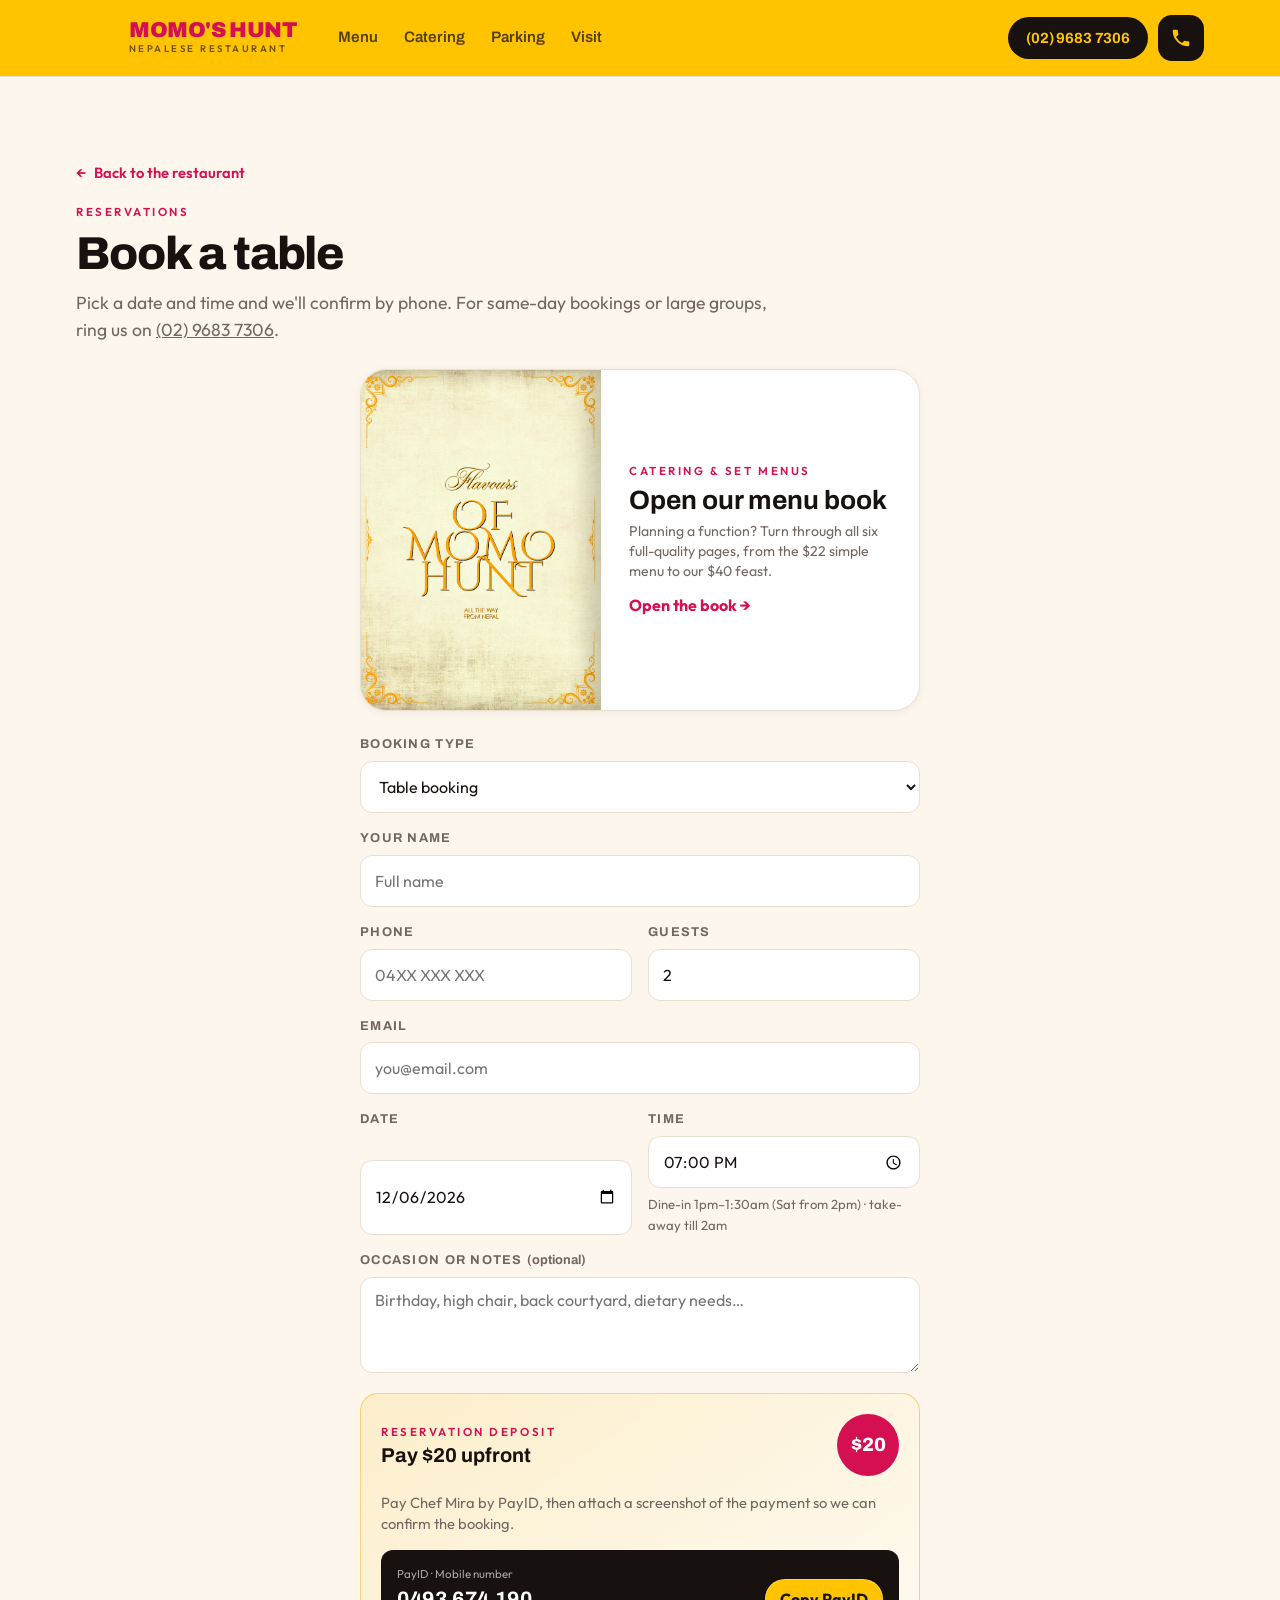
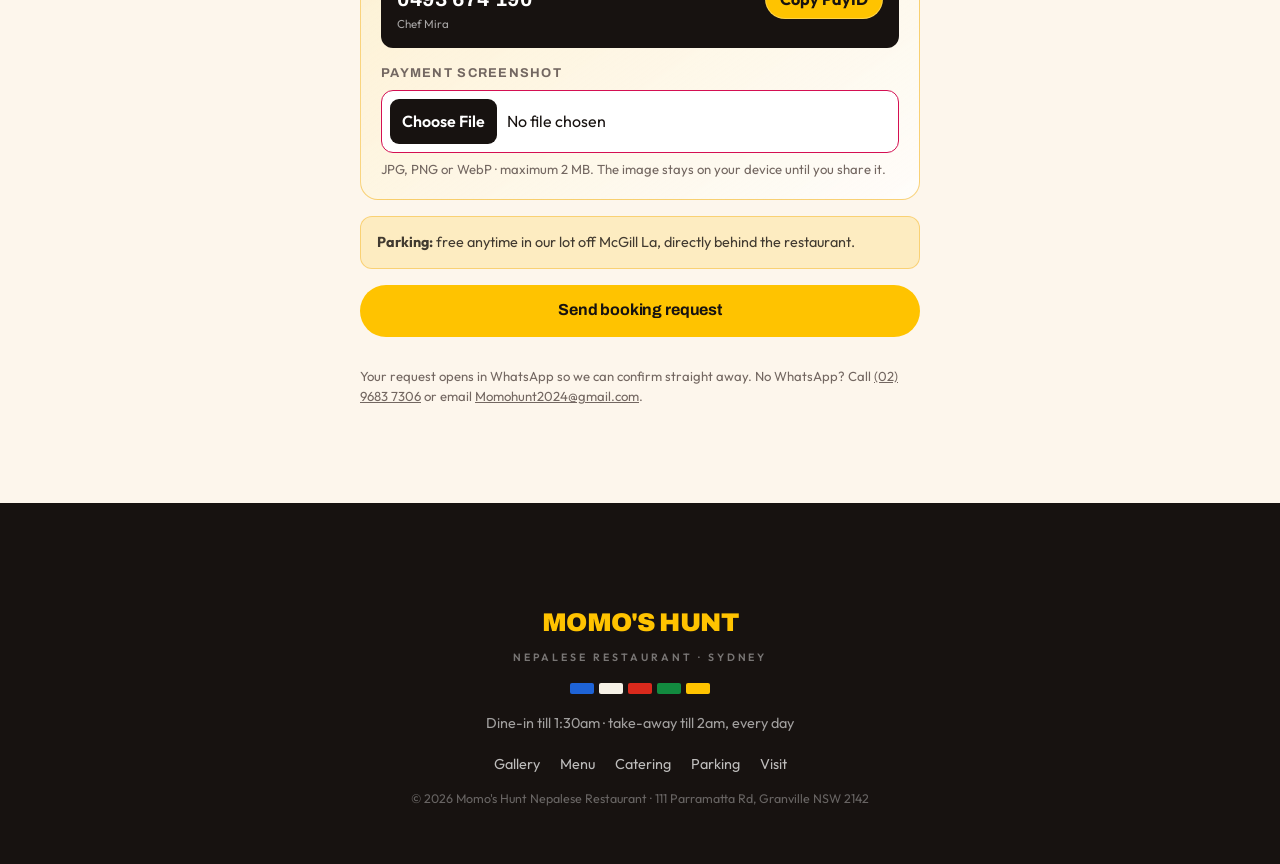
==== commit 482c9556: "almost" ====
--- a/book.html
+++ b/book.html
@@ -54,6 +54,18 @@
     <p class="lede" id="booking-lede">Pick a date and time and we'll confirm by phone. For same-day bookings or large groups, ring us on <a href="tel:+61296837306">(02) 9683 7306</a>.</p>
 
     <div class="book">
+      <button class="menu-book-launch js-open-menu-book" type="button" aria-haspopup="dialog">
+        <span class="menu-book-launch__preview" aria-hidden="true">
+          <img src="assets/img/catering-menu/cover.jpeg" alt="" width="1447" height="2048">
+        </span>
+        <span class="menu-book-launch__copy">
+          <span class="kicker kicker--pink">Catering &amp; set menus</span>
+          <strong>Open our menu book</strong>
+          <span>Planning a function? Turn through all six full-quality pages, from the $22 simple menu to our $40 feast.</span>
+          <span class="menu-book-launch__action">Open the book <span aria-hidden="true">&rarr;</span></span>
+        </span>
+      </button>
+
       <form class="form" id="booking-form" novalidate>
         <div class="field">
           <label for="bk-type">Booking type</label>
@@ -110,7 +122,7 @@
             <span class="payment-proof__amount">$20</span>
           </div>
 
-          <p class="payment-proof__intro">Pay Chef Mira by PayID, then provide either your bank reference or a payment screenshot so we can confirm the booking.</p>
+          <p class="payment-proof__intro">Pay Chef Mira by PayID, then attach a screenshot of the payment so we can confirm the booking.</p>
 
           <div class="payid">
             <span>
@@ -121,17 +133,10 @@
             <button class="payid__copy" id="copy-payid" type="button">Copy PayID</button>
           </div>
 
-          <div class="payment-proof__or" aria-hidden="true"><span>Provide one proof option</span></div>
-
           <div class="field">
-            <label for="bk-payment-reference">Payment reference</label>
-            <input type="text" id="bk-payment-reference" name="paymentReference" maxlength="80" placeholder="Bank transaction or receipt reference">
-          </div>
-
-          <div class="field">
-            <label for="bk-payment-screenshot">Or payment screenshot</label>
-            <input class="field__file" type="file" id="bk-payment-screenshot" name="paymentScreenshot" accept="image/jpeg,image/png,image/webp" aria-describedby="payment-file-hint">
-            <span class="field__hint" id="payment-file-hint">JPG, PNG or WebP · maximum 8 MB. The image stays on your device until you share it.</span>
+            <label for="bk-payment-screenshot">Payment screenshot</label>
+            <input class="field__file" type="file" id="bk-payment-screenshot" name="paymentScreenshot" accept="image/jpeg,image/png,image/webp" aria-describedby="payment-file-hint" required>
+            <span class="field__hint" id="payment-file-hint">JPG, PNG or WebP · maximum 2 MB. The image stays on your device until you share it.</span>
           </div>
 
           <div class="payment-preview" id="payment-preview" hidden>
@@ -181,6 +186,46 @@
   <p class="footer__copy">© <span id="year">2026</span> Momo's Hunt Nepalese Restaurant · 111 Parramatta Rd, Granville NSW 2142</p>
 </footer>
 
+<!-- Full-quality catering menu presented as an interactive book -->
+<div class="menu-book-modal" id="menu-book-modal" role="dialog" aria-modal="true" aria-labelledby="menu-book-title" hidden>
+  <div class="menu-book-modal__panel">
+    <div class="menu-book-modal__header">
+      <div>
+        <p class="kicker kicker--yellow">Momo's Hunt catering</p>
+        <h2 id="menu-book-title">Menu book</h2>
+      </div>
+      <button class="menu-book-modal__close" id="menu-book-close" type="button" aria-label="Close menu book">&times;</button>
+    </div>
+
+    <div class="menu-book-stage">
+      <button class="menu-book-arrow menu-book-arrow--prev" id="menu-book-prev" type="button" aria-label="Previous menu page">
+        <svg viewBox="0 0 24 24" aria-hidden="true"><path d="M15 4l-8 8 8 8"/></svg>
+      </button>
+
+      <div class="menu-book" id="menu-book" data-mode="cover" aria-live="polite">
+        <figure class="menu-book__page menu-book__page--left" id="menu-book-left">
+          <img src="assets/img/catering-menu/cover.jpeg" alt="Momo's Hunt catering menu cover" width="1447" height="2048">
+        </figure>
+        <span class="menu-book__spine" aria-hidden="true"></span>
+        <figure class="menu-book__page menu-book__page--right" id="menu-book-right" hidden>
+          <img src="" alt="" width="1447" height="2048">
+        </figure>
+      </div>
+
+      <button class="menu-book-arrow menu-book-arrow--next" id="menu-book-next" type="button" aria-label="Open menu book">
+        <svg viewBox="0 0 24 24" aria-hidden="true"><path d="M9 4l8 8-8 8"/></svg>
+      </button>
+    </div>
+
+    <div class="menu-book-modal__footer">
+      <span id="menu-book-status">Cover</span>
+      <div class="menu-book-dots" id="menu-book-dots" aria-label="Menu pages"></div>
+      <a class="menu-book-full" id="menu-book-full" href="assets/img/catering-menu/cover.jpeg" target="_blank" rel="noopener">Open full-size page</a>
+    </div>
+  </div>
+</div>
+
+<script src="assets/js/menu-book.js"></script>
 <script>
 /* =========================================================
    Booking form — collects the details, then hands the
@@ -194,7 +239,6 @@
 const doneEl = document.getElementById("bk-done");
 const dateEl = document.getElementById("bk-date");
 const typeEl = document.getElementById("bk-type");
-const paymentReferenceEl = document.getElementById("bk-payment-reference");
 const paymentScreenshotEl = document.getElementById("bk-payment-screenshot");
 const paymentPreviewEl = document.getElementById("payment-preview");
 const paymentPreviewImage = document.getElementById("payment-preview-image");
@@ -202,7 +246,7 @@
 const shareProofButton = document.getElementById("bk-share-proof");
 const proofHelpEl = document.getElementById("bk-proof-help");
 const PAYID = "0493674190";
-const MAX_SCREENSHOT_BYTES = 8 * 1024 * 1024;
+const MAX_SCREENSHOT_BYTES = 2 * 1024 * 1024;
 let paymentPreviewUrl = "";
 let pendingPaymentScreenshot = null;
 
@@ -247,7 +291,7 @@
   if (!file) return clearPaymentScreenshot();
   if (!file.type.startsWith("image/") || file.size > MAX_SCREENSHOT_BYTES) {
     clearPaymentScreenshot();
-    return fail("Please choose a JPG, PNG or WebP payment screenshot under 8 MB.", paymentScreenshotEl);
+    return fail("Please choose a JPG, PNG or WebP payment screenshot under 2 MB.", paymentScreenshotEl);
   }
 
   if (paymentPreviewUrl) URL.revokeObjectURL(paymentPreviewUrl);
@@ -332,7 +376,6 @@
   const email = data.email.trim();
   const guests = parseInt(data.guests, 10);
   const bookingType = data.bookingType === "Function" ? "Function" : "Table";
-  const paymentReference = data.paymentReference.trim();
   const paymentScreenshot = paymentScreenshotEl.files[0];
 
   if (!name) return fail("Please tell us your name.", nameEl);
@@ -342,8 +385,8 @@
   if (data.date < today) return fail("Please choose today or a later date.", dateEl);
   if (!data.time) return fail("Please choose a time.", timeEl);
   if (!guests || guests < 1) return fail("How many guests are coming?", guestsEl);
-  if (!paymentReference && !paymentScreenshot) {
-    return fail("Please enter your payment reference or select a payment screenshot.", paymentReferenceEl);
+  if (!paymentScreenshot) {
+    return fail("Please attach a screenshot of your $20 PayID payment.", paymentScreenshotEl);
   }
 
   const lines = [
@@ -360,8 +403,7 @@
     `PayID: ${PAYID}`
   ];
   if (data.notes.trim()) lines.push(`Notes: ${data.notes.trim()}`);
-  if (paymentReference) lines.push(`Payment reference: ${paymentReference}`);
-  if (paymentScreenshot) lines.push(`Payment screenshot selected: ${paymentScreenshot.name} — I will attach it in this chat.`);
+  lines.push(`Payment screenshot: ${paymentScreenshot.name} — I will attach it in this chat.`);
 
   const url = `https://wa.me/${WHATSAPP_NUMBER}?text=${encodeURIComponent(lines.join("\n"))}`;
   window.open(url, "_blank", "noopener");
@@ -369,11 +411,10 @@
   document.getElementById("bk-done-text").textContent =
     `Thanks ${name} — we'll confirm your ${bookingType.toLowerCase()} booking for ${guests} ${guests === 1 ? "guest" : "guests"} on ` +
     `${prettyDate(data.date)} at ${prettyTime(data.time)}. If WhatsApp didn't open, call us on ${LANDLINE}.`;
-  pendingPaymentScreenshot = paymentScreenshot || null;
-  shareProofButton.hidden = !pendingPaymentScreenshot;
-  proofHelpEl.textContent = pendingPaymentScreenshot
-    ? "WhatsApp has opened with your booking details. Tap below to share the selected payment screenshot, or attach it manually in that chat."
-    : "Your payment reference is included in the WhatsApp confirmation message.";
+  pendingPaymentScreenshot = paymentScreenshot;
+  shareProofButton.hidden = false;
+  proofHelpEl.textContent =
+    "WhatsApp has opened with your booking details. Tap below to share the payment screenshot, or attach it manually in that chat.";
   doneEl.hidden = false;
   doneEl.scrollIntoView({ behavior: "smooth", block: "center" });
 });
--- a/assets/css/styles.css
+++ b/assets/css/styles.css
@@ -833,6 +833,7 @@
 /* ---------- Booking form ---------- */
 
 .book{max-width:560px;margin:26px auto 0}
+.book .menu-book-launch{margin:0 0 24px}
 .form{display:grid;gap:16px}
 .field{display:grid;gap:6px}
 .field--row{grid-template-columns:1fr 1fr;gap:14px}
@@ -891,9 +892,6 @@
   background:var(--yellow);color:var(--ink);font-weight:700;cursor:pointer;
 }
 .payid__copy:hover{background:#FFD23F}
-.payment-proof__or{display:flex;align-items:center;gap:12px;color:var(--muted);font-size:.72rem;text-transform:uppercase;letter-spacing:.1em}
-.payment-proof__or::before,.payment-proof__or::after{content:"";height:1px;flex:1;background:var(--line)}
-.payment-proof__or span{flex:0 0 auto}
 .field input.field__file{padding:8px;line-height:1.8;background:var(--paper)}
 .field__file::file-selector-button{
   margin-right:10px;padding:8px 12px;border:0;border-radius:9px;
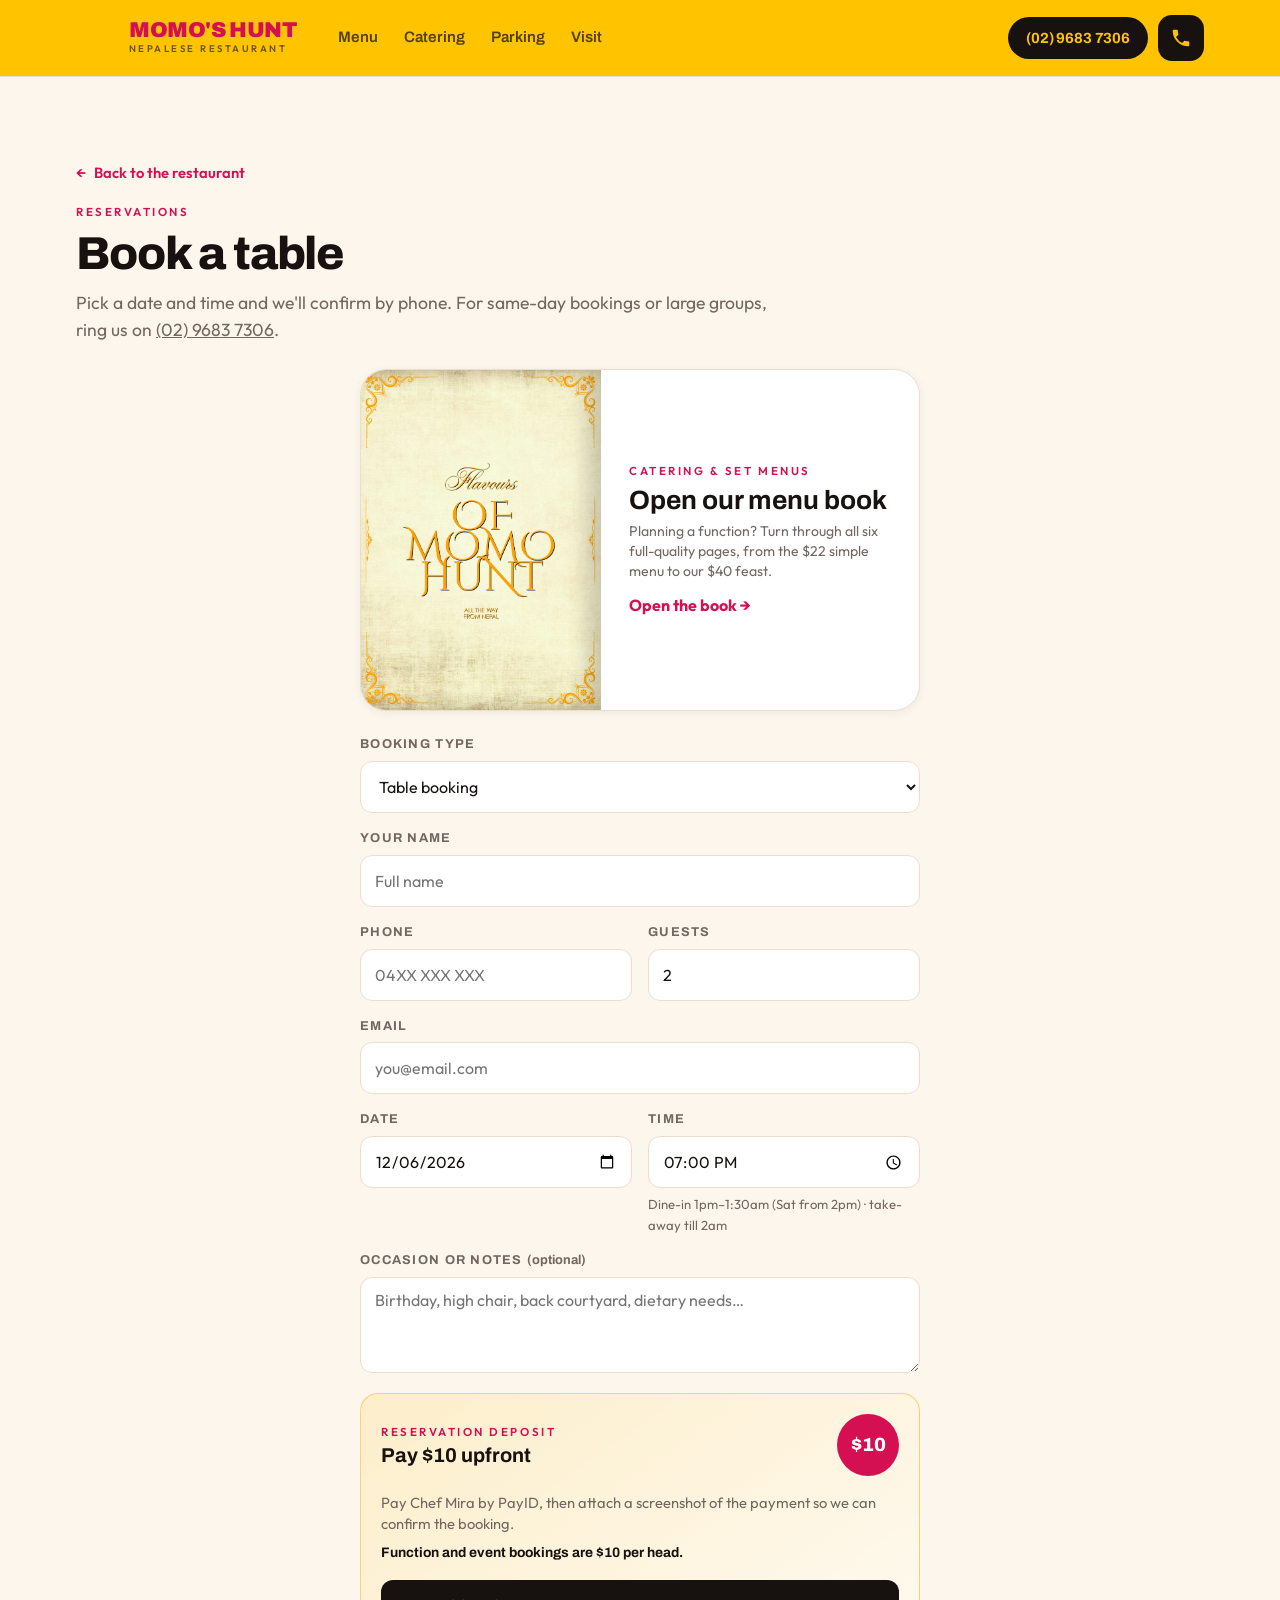
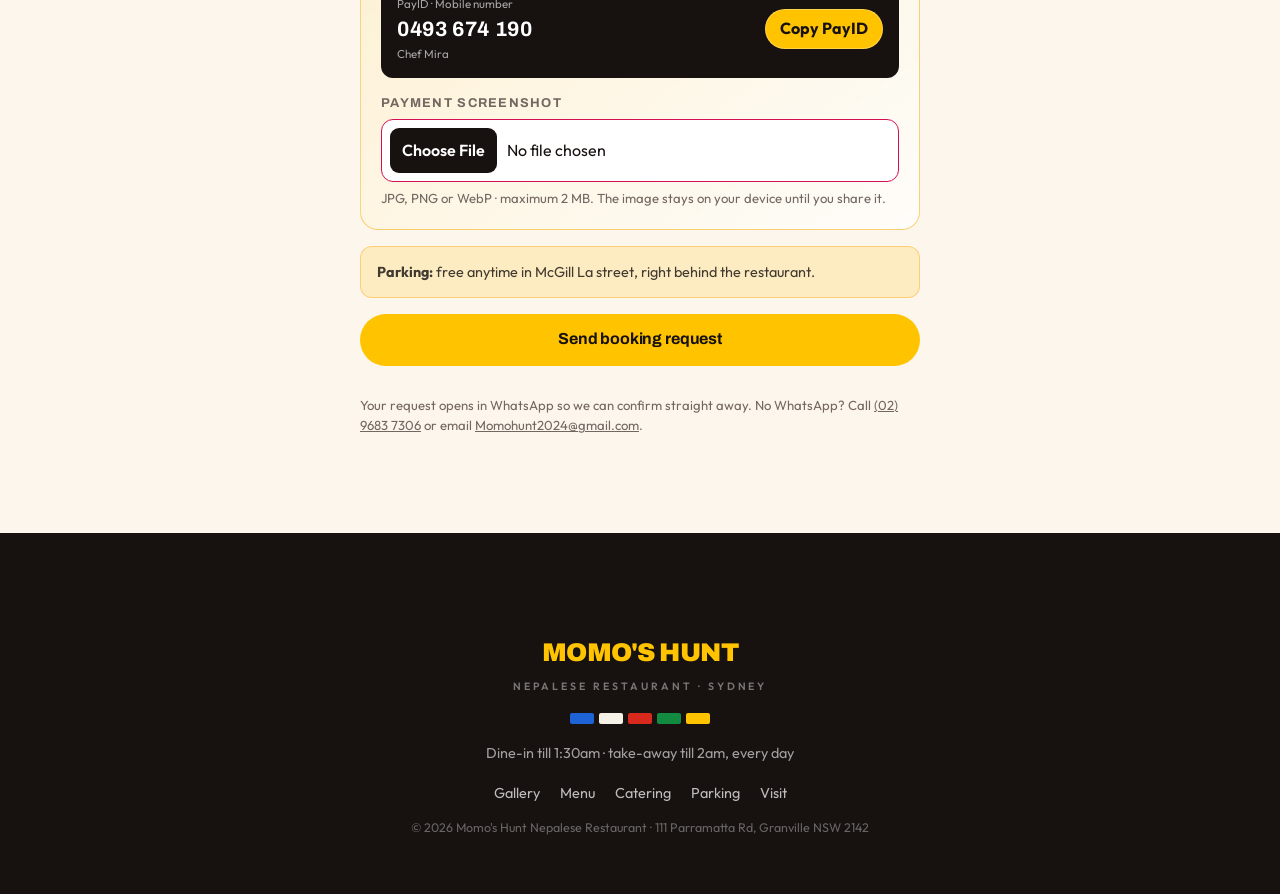
==== commit 9929395a: "update" ====
--- a/book.html
+++ b/book.html
@@ -117,12 +117,13 @@
           <div class="payment-proof__head">
             <div>
               <p class="kicker kicker--pink">Reservation deposit</p>
-              <h2 id="payment-title">Pay $20 upfront</h2>
+              <h2 id="payment-title">Pay $10 upfront</h2>
             </div>
-            <span class="payment-proof__amount">$20</span>
+            <span class="payment-proof__amount" id="payment-amount">$10</span>
           </div>
 
           <p class="payment-proof__intro">Pay Chef Mira by PayID, then attach a screenshot of the payment so we can confirm the booking.</p>
+          <p class="payment-proof__note" id="payment-note">Function and event bookings are $10 per head.</p>
 
           <div class="payid">
             <span>
@@ -149,7 +150,7 @@
         <p class="field__error" id="bk-error" hidden></p>
 
         <p class="book__note">
-          <strong>Parking:</strong> free anytime in our lot off McGill La, directly behind the restaurant.
+          <strong>Parking:</strong> free anytime in McGill La street, right behind the restaurant.
         </p>
 
         <button class="btn btn--yellow btn--block" type="submit" id="bk-send">Send booking request</button>
@@ -247,6 +248,7 @@
 const proofHelpEl = document.getElementById("bk-proof-help");
 const PAYID = "0493674190";
 const MAX_SCREENSHOT_BYTES = 2 * 1024 * 1024;
+const DEPOSIT_PER_HEAD = 10;
 let paymentPreviewUrl = "";
 let pendingPaymentScreenshot = null;
 
@@ -260,6 +262,38 @@
   document.getElementById("booking-lede").innerHTML =
     'Tell us your date, time and guest numbers and we\'ll confirm by phone. For urgent enquiries, ring us on <a href="tel:+61296837306">(02) 9683 7306</a>.';
 }
+
+/* A table holds on a flat $10; a function is $10 for every head. */
+const guestsEl = document.getElementById("bk-guests");
+const paymentTitleEl = document.getElementById("payment-title");
+const paymentAmountEl = document.getElementById("payment-amount");
+const paymentNoteEl = document.getElementById("payment-note");
+
+function depositFor(type, guests) {
+  if (type !== "Function") return DEPOSIT_PER_HEAD;
+  const heads = Math.max(1, parseInt(guests, 10) || 1);
+  return DEPOSIT_PER_HEAD * heads;
+}
+
+function currentDeposit() {
+  return depositFor(typeEl.value, guestsEl.value);
+}
+
+function updateDeposit() {
+  const isFunction = typeEl.value === "Function";
+  const heads = Math.max(1, parseInt(guestsEl.value, 10) || 1);
+  const amount = currentDeposit();
+
+  paymentAmountEl.textContent = `$${amount}`;
+  paymentTitleEl.textContent = isFunction ? `Pay $${amount} upfront` : `Pay $${DEPOSIT_PER_HEAD} upfront`;
+  paymentNoteEl.textContent = isFunction
+    ? `$${DEPOSIT_PER_HEAD} per head · ${heads} ${heads === 1 ? "guest" : "guests"} = $${amount} deposit.`
+    : `Function and event bookings are $${DEPOSIT_PER_HEAD} per head.`;
+}
+
+typeEl.addEventListener("change", updateDeposit);
+guestsEl.addEventListener("input", updateDeposit);
+updateDeposit();
 
 document.getElementById("copy-payid").addEventListener("click", async (event) => {
   try {
@@ -310,7 +344,7 @@
   const shareData = {
     files: [pendingPaymentScreenshot],
     title: "Momo's Hunt payment confirmation",
-    text: "My $20 reservation deposit payment screenshot for Momo's Hunt."
+    text: `My $${currentDeposit()} reservation deposit payment screenshot for Momo's Hunt.`
   };
 
   if (navigator.share && (!navigator.canShare || navigator.canShare(shareData))) {
@@ -368,7 +402,6 @@
   const phoneEl  = document.getElementById("bk-phone");
   const emailEl  = document.getElementById("bk-email");
   const timeEl   = document.getElementById("bk-time");
-  const guestsEl = document.getElementById("bk-guests");
 
   const data = Object.fromEntries(new FormData(form).entries());
   const name = data.name.trim();
@@ -377,6 +410,7 @@
   const guests = parseInt(data.guests, 10);
   const bookingType = data.bookingType === "Function" ? "Function" : "Table";
   const paymentScreenshot = paymentScreenshotEl.files[0];
+  const deposit = depositFor(bookingType, guests);
 
   if (!name) return fail("Please tell us your name.", nameEl);
   if (phone.replace(/\D/g, "").length < 8) return fail("Please enter a phone number we can reach you on.", phoneEl);
@@ -386,7 +420,7 @@
   if (!data.time) return fail("Please choose a time.", timeEl);
   if (!guests || guests < 1) return fail("How many guests are coming?", guestsEl);
   if (!paymentScreenshot) {
-    return fail("Please attach a screenshot of your $20 PayID payment.", paymentScreenshotEl);
+    return fail(`Please attach a screenshot of your $${deposit} PayID payment.`, paymentScreenshotEl);
   }
 
   const lines = [
@@ -399,7 +433,9 @@
     `Time: ${prettyTime(data.time)}`,
     `Guests: ${guests}`,
     "",
-    "Deposit paid: $20",
+    bookingType === "Function"
+      ? `Deposit paid: $${deposit} ($${DEPOSIT_PER_HEAD} per head × ${guests})`
+      : `Deposit paid: $${deposit}`,
     `PayID: ${PAYID}`
   ];
   if (data.notes.trim()) lines.push(`Notes: ${data.notes.trim()}`);
--- a/assets/css/styles.css
+++ b/assets/css/styles.css
@@ -471,6 +471,18 @@
 }
 .menu-book-launch__action{margin-top:12px;color:var(--pink);font-weight:700}
 
+/* Printed menu page, shown whole above the tappable list. */
+.menu-poster{margin:26px auto 0;max-width:560px;text-align:center}
+.menu-poster a{
+  display:block;overflow:hidden;
+  border:1px solid var(--line);border-radius:var(--r-lg);
+  background:var(--paper);box-shadow:var(--shadow-sm);
+  transition:transform .2s ease,box-shadow .2s ease;
+}
+.menu-poster a:hover{transform:translateY(-3px);box-shadow:var(--shadow-md)}
+.menu-poster img{display:block;width:100%;height:auto}
+.menu-poster figcaption{margin-top:10px;color:var(--muted);font-size:.82rem}
+
 /* The bar is what sticks; its cream backdrop hides items scrolling beneath. */
 .tabsbar{
   position:sticky;
@@ -836,7 +848,8 @@
 .book .menu-book-launch{margin:0 0 24px}
 .form{display:grid;gap:16px}
 .field{display:grid;gap:6px}
-.field--row{grid-template-columns:1fr 1fr;gap:14px}
+.field--row{grid-template-columns:1fr 1fr;gap:14px;align-items:start}
+.field--row > .field{align-content:start}
 .field label,.field legend{
   font-family:var(--font-head);
   font-weight:700;font-size:.8rem;
@@ -878,6 +891,11 @@
   font-family:var(--font-head);font-weight:800;font-size:1.2rem;
 }
 .payment-proof__intro{margin:0;color:var(--muted);font-size:.92rem;line-height:1.45}
+.payment-proof__note{
+  margin:-8px 0 0;
+  font-family:var(--font-head);font-weight:700;font-size:.86rem;
+  color:var(--ink);
+}
 .payid{
   display:flex;align-items:center;justify-content:space-between;gap:14px;
   padding:15px 16px;border-radius:var(--r-sm);
@@ -1385,6 +1403,8 @@
 }
 
 @media (max-width:699px){
+  .field--row{grid-template-columns:1fr;gap:16px}
+
   .menu-book-modal{padding:0}
   .menu-book-modal__panel{height:100svh;max-height:none;border:0;border-radius:0;padding:12px}
   .menu-book-stage{grid-template-columns:36px minmax(0,1fr) 36px;gap:5px;flex:1;overflow:hidden}
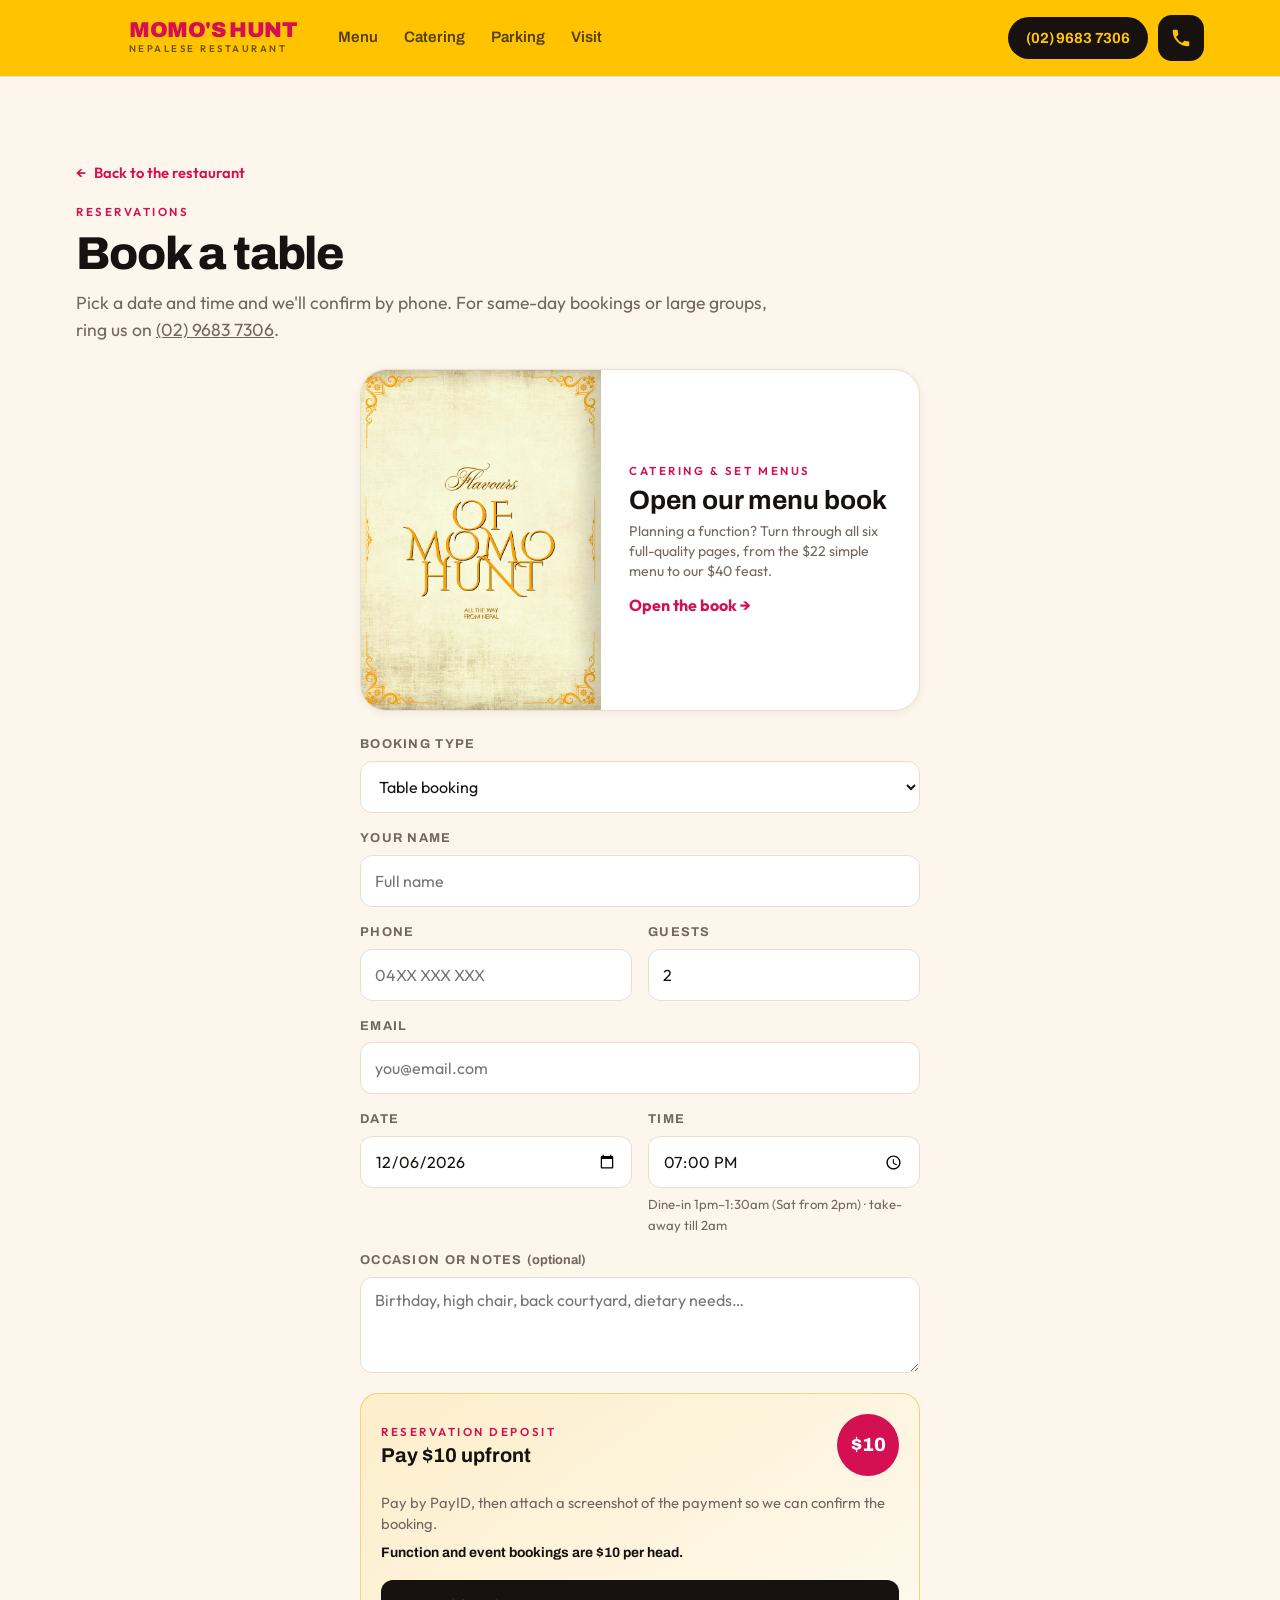
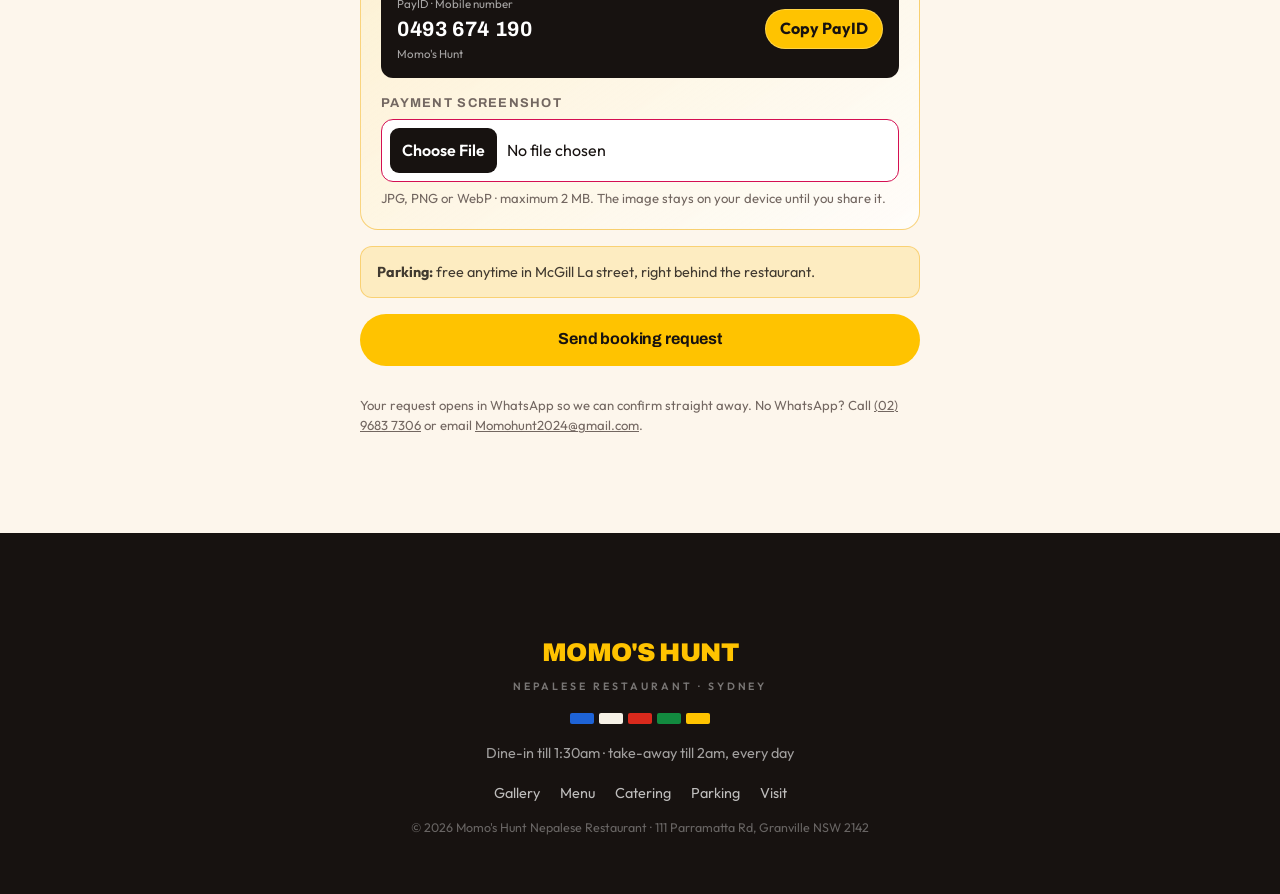
==== commit 62e07f9d: "uuu" ====
--- a/book.html
+++ b/book.html
@@ -122,14 +122,14 @@
             <span class="payment-proof__amount" id="payment-amount">$10</span>
           </div>
 
-          <p class="payment-proof__intro">Pay Chef Mira by PayID, then attach a screenshot of the payment so we can confirm the booking.</p>
+          <p class="payment-proof__intro">Pay by PayID, then attach a screenshot of the payment so we can confirm the booking.</p>
           <p class="payment-proof__note" id="payment-note">Function and event bookings are $10 per head.</p>
 
           <div class="payid">
             <span>
               <small>PayID · Mobile number</small>
               <strong id="payid-number">0493 674 190</strong>
-              <small>Chef Mira</small>
+              <small>Momo's Hunt</small>
             </span>
             <button class="payid__copy" id="copy-payid" type="button">Copy PayID</button>
           </div>
--- a/assets/css/styles.css
+++ b/assets/css/styles.css
@@ -471,17 +471,64 @@
 }
 .menu-book-launch__action{margin-top:12px;color:var(--pink);font-weight:700}
 
-/* Printed menu page, shown whole above the tappable list. */
-.menu-poster{margin:26px auto 0;max-width:560px;text-align:center}
-.menu-poster a{
+/* Printed menu pages, swiped through above the tappable list. */
+.posters{position:relative;max-width:560px;margin:26px auto 0}
+.posters__track{
+  display:flex;gap:14px;
+  margin:0;padding:0;
+  list-style:none;
+  overflow-x:auto;
+  scroll-snap-type:x mandatory;
+  scroll-behavior:smooth;
+  scrollbar-width:none;
+  -webkit-overflow-scrolling:touch;
+}
+.posters__track::-webkit-scrollbar{display:none}
+.posters__slide{flex:0 0 100%;scroll-snap-align:center}
+.posters__shot{
   display:block;overflow:hidden;
   border:1px solid var(--line);border-radius:var(--r-lg);
   background:var(--paper);box-shadow:var(--shadow-sm);
-  transition:transform .2s ease,box-shadow .2s ease;
-}
-.menu-poster a:hover{transform:translateY(-3px);box-shadow:var(--shadow-md)}
-.menu-poster img{display:block;width:100%;height:auto}
-.menu-poster figcaption{margin-top:10px;color:var(--muted);font-size:.82rem}
+}
+.posters__shot img{display:block;width:100%;height:auto}
+.posters__label{
+  display:block;margin-top:10px;text-align:center;
+  font-family:var(--font-head);font-weight:700;font-size:.86rem;
+  letter-spacing:.06em;text-transform:uppercase;color:var(--muted);
+}
+.posters__nav{
+  position:absolute;top:44%;z-index:4;
+  display:grid;place-items:center;
+  width:42px;height:42px;
+  transform:translateY(-50%);
+  border:0;border-radius:50%;
+  background:rgba(255,255,255,.94);color:var(--ink);
+  cursor:pointer;box-shadow:var(--shadow-md);
+  transition:transform .16s ease,background .16s ease,opacity .2s ease;
+}
+.posters__nav:hover{background:var(--yellow);transform:translateY(-50%) scale(1.08)}
+.posters__nav[disabled]{opacity:0;pointer-events:none}
+.posters__nav--prev{left:-14px}
+.posters__nav--next{right:-14px}
+.posters__nav svg{
+  width:20px;height:20px;
+  fill:none;stroke:currentColor;stroke-width:2.4;
+  stroke-linecap:round;stroke-linejoin:round;
+}
+.posters__dots{display:flex;justify-content:center;gap:8px;margin-top:14px}
+.posters__dot{
+  width:9px;height:9px;padding:0;
+  border:0;border-radius:50%;
+  background:rgba(23,18,16,.2);cursor:pointer;
+  transition:background .2s ease,transform .2s ease;
+}
+.posters__dot.is-active{background:var(--pink);transform:scale(1.25)}
+.posters__hint{margin:8px 0 0;text-align:center;font-size:.8rem;color:var(--muted)}
+
+@media (max-width:560px){
+  .posters__nav--prev{left:2px}
+  .posters__nav--next{right:2px}
+}
 
 /* The bar is what sticks; its cream backdrop hides items scrolling beneath. */
 .tabsbar{
